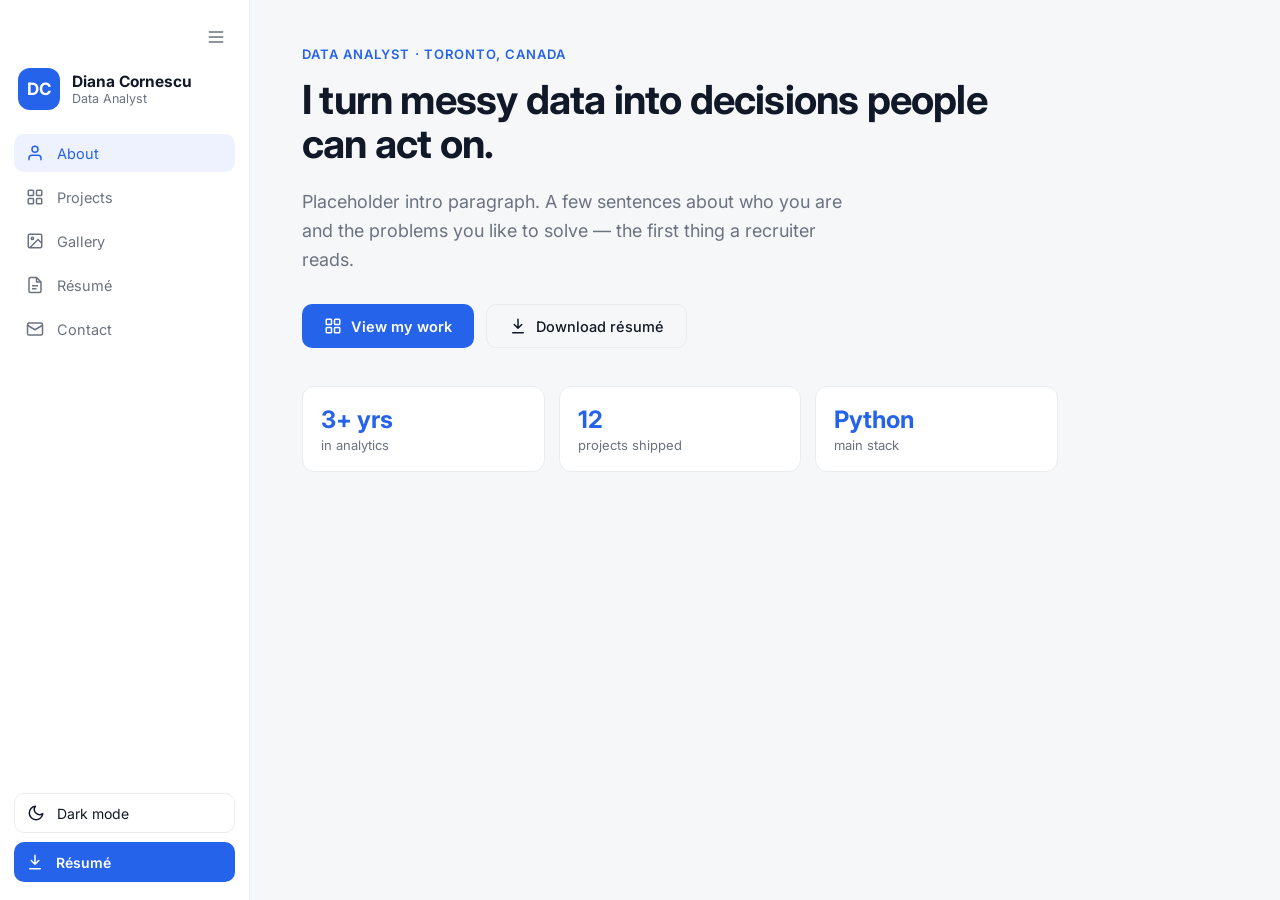
==== index.html @ 0ad41741 "expand html contents and add projects to config" ====
<!doctype html>
<html lang="en">
<head>
  <meta charset="utf-8">
  <meta name="viewport" content="width=device-width, initial-scale=1">
  <title>Diana Cornescu — About</title>
  <link rel="icon" href="assets/favicon.svg">
  <link rel="preconnect" href="https://fonts.googleapis.com">
  <link rel="preconnect" href="https://fonts.gstatic.com" crossorigin>
  <link rel="stylesheet" href="https://fonts.googleapis.com/css2?family=Inter:wght@400;500;600;700&display=swap">
  <link rel="stylesheet" href="assets/styles.css">
  <script>/* set theme before first paint to avoid a flash */(function(){try{var k=localStorage.getItem('diana-theme');var d=k?k==='dark':window.matchMedia('(prefers-color-scheme: dark)').matches;document.documentElement.setAttribute('data-theme',d?'dark':'light');}catch(e){}})();</script>
</head>
<body>

  <!-- ===================== SIDEBAR (same on every page) ===================== -->
  <aside class="sidebar">
    <div class="side-top">
      <button class="icon-btn" id="collapseToggle" aria-label="Collapse or expand sidebar">
        <svg width="20" height="20" viewBox="0 0 24 24" fill="none" stroke="currentColor" stroke-width="2" stroke-linecap="round" aria-hidden="true"><path d="M4 6h16M4 12h16M4 18h16"/></svg>
      </button>
    </div>
    <div class="identity">
      <div class="avatar" data-field="initials">DC</div>
      <div class="identity-text">
        <div class="identity-name" data-field="name">Diana Cornescu</div>
        <div class="identity-role" data-field="role">Data Analyst</div>
      </div>
    </div>
    <nav class="nav">
      <a class="nav-item active" href="index.html" aria-label="About"><svg width="18" height="18" viewBox="0 0 24 24" fill="none" stroke="currentColor" stroke-width="2" stroke-linecap="round" stroke-linejoin="round" aria-hidden="true"><path d="M20 21v-2a4 4 0 0 0-4-4H8a4 4 0 0 0-4 4v2"/><circle cx="12" cy="7" r="4"/></svg><span class="label">About</span></a>
      <a class="nav-item" href="projects.html" aria-label="Projects"><svg width="18" height="18" viewBox="0 0 24 24" fill="none" stroke="currentColor" stroke-width="2" stroke-linejoin="round" aria-hidden="true"><rect x="3" y="3" width="7" height="7" rx="1"/><rect x="14" y="3" width="7" height="7" rx="1"/><rect x="14" y="14" width="7" height="7" rx="1"/><rect x="3" y="14" width="7" height="7" rx="1"/></svg><span class="label">Projects</span></a>
      <a class="nav-item" href="gallery.html" aria-label="Gallery"><svg width="18" height="18" viewBox="0 0 24 24" fill="none" stroke="currentColor" stroke-width="2" stroke-linejoin="round" aria-hidden="true"><rect x="3" y="3" width="18" height="18" rx="2"/><circle cx="8.5" cy="8.5" r="1.5"/><path d="M21 15l-5-5L5 21"/></svg><span class="label">Gallery</span></a>
      <a class="nav-item" href="resume.html" aria-label="Résumé"><svg width="18" height="18" viewBox="0 0 24 24" fill="none" stroke="currentColor" stroke-width="2" stroke-linejoin="round" aria-hidden="true"><path d="M14 2H6a2 2 0 0 0-2 2v16a2 2 0 0 0 2 2h12a2 2 0 0 0 2-2V8z"/><path d="M14 2v6h6"/><path d="M8 13h8M8 17h6"/></svg><span class="label">Résumé</span></a>
      <a class="nav-item" href="contact.html" aria-label="Contact"><svg width="18" height="18" viewBox="0 0 24 24" fill="none" stroke="currentColor" stroke-width="2" stroke-linejoin="round" aria-hidden="true"><rect x="2" y="4" width="20" height="16" rx="2"/><path d="M22 7l-10 6L2 7"/></svg><span class="label">Contact</span></a>
    </nav>
    <div class="side-bottom">
      <button class="ghost-btn" id="themeToggle" aria-label="Toggle dark mode"></button>
      <a class="accent-btn" data-link="resume" href="assets/resume.pdf" aria-label="Download résumé"><svg width="18" height="18" viewBox="0 0 24 24" fill="none" stroke="currentColor" stroke-width="2" stroke-linecap="round" stroke-linejoin="round" aria-hidden="true"><path d="M12 3v12M7 10l5 5 5-5M5 21h14"/></svg><span class="label">Résumé</span></a>
    </div>
  </aside>

  <!-- ===================== PAGE CONTENT: About ===================== -->
  <div class="content">
    <div class="container">
      <p class="hero-eyebrow"><span data-field="role">Data Analyst</span> · <span data-field="location">Toronto, Canada</span></p>
      <h1 class="hero-title" data-field="tagline">I turn messy data into decisions people can act on.</h1>
      <p class="hero-sub" data-field="intro">Placeholder intro paragraph.</p>
      <div class="cta-row">
        <a class="btn-primary" href="projects.html"><svg width="18" height="18" viewBox="0 0 24 24" fill="none" stroke="currentColor" stroke-width="2" stroke-linejoin="round" aria-hidden="true"><rect x="3" y="3" width="7" height="7" rx="1"/><rect x="14" y="3" width="7" height="7" rx="1"/><rect x="14" y="14" width="7" height="7" rx="1"/><rect x="3" y="14" width="7" height="7" rx="1"/></svg> View my work</a>
        <a class="btn-secondary" data-link="resume" href="assets/resume.pdf"><svg width="18" height="18" viewBox="0 0 24 24" fill="none" stroke="currentColor" stroke-width="2" stroke-linecap="round" stroke-linejoin="round" aria-hidden="true"><path d="M12 3v12M7 10l5 5 5-5M5 21h14"/></svg> Download résumé</a>
      </div>
      <!-- Stat chips are filled from config.js (profile.stats) -->
      <div class="stats" data-list="stats"></div>
    </div>
  </div>

  <script src="config.js"></script>
  <script src="assets/app.js"></script>
</body>
</html>
---- assets/styles.css ----
/* =============================================================================
   styles.css — all sizing, spacing, and colors for the site.
   Organized by section. Each page uses these classes; change a value here and
   it applies wherever that class is used.

   TIP: project boxes and gallery tiles use DIFFERENT classes, so you can resize
   one without touching the other:
     • Project boxes  ->  .card        (padding, border-radius, etc.)
     • Gallery tiles  ->  .tile / .tile-img   (e.g. .tile-img height)
   ========================================================================== */

/* ---- Theme colors (light = default, dark = [data-theme="dark"]) ---------- */
:root {
  --bg: #F6F7F9;
  --panel: #FFFFFF;
  --side: #FFFFFF;
  --border: #EAECEF;
  --text: #111827;
  --muted: #6B7280;
  --chip: #F3F4F6;
  --chip-text: #4B5563;
  --accent: #2563EB;              /* <- change the accent color here */
  --accent-contrast: #FFFFFF;
  --active-bg: #EEF2FF;
  --shadow: 0 8px 24px rgba(15, 23, 42, .08);

  --side-w: 250px;                /* sidebar width when expanded */
  --side-w-collapsed: 76px;       /* sidebar width when collapsed */
}
html[data-theme="dark"] {
  --bg: #0E1116;
  --panel: #161A21;
  --side: #12161C;
  --border: #232A34;
  --text: #E6E9EF;
  --muted: #9AA4B2;
  --chip: #1E242D;
  --chip-text: #8FA0B4;
  --active-bg: #1E242D;
  --shadow: 0 8px 24px rgba(0, 0, 0, .35);
}

* { box-sizing: border-box; }
html, body { height: 100%; }
body {
  margin: 0;
  background: var(--bg);
  color: var(--text);
  font-family: Inter, system-ui, -apple-system, Segoe UI, Roboto, sans-serif;
  -webkit-font-smoothing: antialiased;
}
a { color: inherit; text-decoration: none; }
button { font: inherit; cursor: pointer; }
h1, h2, h3 { margin: 0; }

/* =========================================================================
   SIDEBAR  (frozen to the left; collapses to an icon rail)
   ========================================================================= */
.sidebar {
  position: fixed; top: 0; bottom: 0; left: 0;
  width: var(--side-w);
  background: var(--side);
  border-right: 1px solid var(--border);
  display: flex; flex-direction: column;
  padding: 18px 14px;
  z-index: 20; overflow: hidden;
  transition: width .18s ease;
}
body.collapsed { --side-w: var(--side-w-collapsed); }

.side-top { display: flex; align-items: center; justify-content: flex-end; height: 38px; }
body.collapsed .side-top { justify-content: center; }

.icon-btn {
  display: flex; align-items: center; justify-content: center;
  width: 38px; height: 38px;
  background: transparent; border: none; color: var(--muted); border-radius: 9px;
}
.icon-btn:hover { background: var(--active-bg); }

.identity { display: flex; align-items: center; gap: 12px; margin: 12px 4px 24px; }
body.collapsed .identity { justify-content: center; }
.avatar {
  width: 42px; height: 42px; flex: none; border-radius: 12px;
  background: var(--accent); color: var(--accent-contrast);
  display: flex; align-items: center; justify-content: center;
  font-size: 17px; font-weight: 700;
}
.identity-text { min-width: 0; }
.identity-name { font-size: 15.5px; font-weight: 700; white-space: nowrap; }
.identity-role { font-size: 12.5px; color: var(--muted); white-space: nowrap; overflow: hidden; text-overflow: ellipsis; }
body.collapsed .identity-text { display: none; }

.nav { display: flex; flex-direction: column; gap: 6px; }
.nav-item {
  display: flex; align-items: center; gap: 13px; width: 100%;
  border: none; background: transparent; color: var(--muted);
  padding: 10px 12px; border-radius: 10px; font-size: 14.5px;
}
.nav-item:hover { background: var(--active-bg); }
.nav-item.active { background: var(--active-bg); color: var(--accent); }   /* current page */
.nav-item svg { flex: none; }
body.collapsed .nav-item { justify-content: center; }
body.collapsed .nav-item .label { display: none; }

.side-bottom { margin-top: auto; display: flex; flex-direction: column; gap: 9px; }
.ghost-btn {
  display: flex; align-items: center; gap: 12px; width: 100%;
  border: 1px solid var(--border); background: transparent; color: var(--text);
  padding: 10px 12px; border-radius: 10px; font-size: 14px;
}
.ghost-btn:hover { background: var(--active-bg); }
.accent-btn {
  display: flex; align-items: center; gap: 12px; width: 100%;
  background: var(--accent); color: var(--accent-contrast);
  padding: 11px 12px; border-radius: 10px; font-size: 14px; font-weight: 600; border: none;
}
.accent-btn:hover { filter: brightness(1.05); }
body.collapsed .side-bottom .label { display: none; }
body.collapsed .ghost-btn, body.collapsed .accent-btn { justify-content: center; }

/* =========================================================================
   CONTENT AREA
   ========================================================================= */
.content { margin-left: var(--side-w); transition: margin-left .18s ease; min-height: 100%; }
.container { max-width: 860px; padding: 46px 52px 90px; }

.section-title { font-size: 22px; font-weight: 700; margin-bottom: 20px; }
.subhead { font-size: 13px; letter-spacing: .06em; text-transform: uppercase; color: var(--muted); margin: 40px 0 16px; }
.muted-sub { font-size: 14px; color: var(--muted); margin: 0 0 22px; }

/* ---- About / hero ------------------------------------------------------- */
.hero-eyebrow { font-size: 13px; letter-spacing: .08em; text-transform: uppercase; color: var(--accent); font-weight: 600; margin: 0 0 16px; }
.hero-title { font-size: 40px; line-height: 1.1; font-weight: 700; letter-spacing: -.02em; }
.hero-sub { margin: 22px 0 0; font-size: 18px; line-height: 1.6; color: var(--muted); max-width: 560px; }
.cta-row { display: flex; gap: 12px; margin-top: 30px; flex-wrap: wrap; }
.btn-primary {
  display: inline-flex; align-items: center; gap: 9px;
  background: var(--accent); color: var(--accent-contrast);
  padding: 12px 22px; border-radius: 10px; font-size: 14.5px; font-weight: 600;
}
.btn-secondary {
  display: inline-flex; align-items: center; gap: 9px;
  border: 1px solid var(--border); color: var(--text);
  padding: 12px 22px; border-radius: 10px; font-size: 14.5px; font-weight: 500;
}
.btn-primary:hover { filter: brightness(1.05); }
.btn-secondary:hover { background: var(--active-bg); }

.stats { display: grid; grid-template-columns: repeat(3, minmax(0, 1fr)); gap: 14px; margin-top: 38px; }
.stat { background: var(--panel); border: 1px solid var(--border); border-radius: 12px; padding: 18px; }
.stat-value { font-size: 24px; font-weight: 700; color: var(--accent); }
.stat-label { font-size: 13px; color: var(--muted); margin-top: 3px; }

/* ---- PROJECT cards  (resize these without affecting the gallery) -------- */
.cards { display: flex; flex-direction: column; gap: 14px; }
.card {
  display: block; background: var(--panel); border: 1px solid var(--border);
  border-radius: 14px; padding: 22px;             /* <- project box size */
  transition: box-shadow .15s, transform .15s;
}
.card:hover { transform: translateY(-2px); box-shadow: var(--shadow); }
.card-head { display: flex; justify-content: space-between; gap: 16px; align-items: flex-start; }
.card-title { font-size: 17px; font-weight: 600; margin-bottom: 7px; }
.card-type { font-size: 12.5px; color: var(--muted); }
.card-arrow { color: var(--accent); }
.card-desc { margin: 12px 0 0; font-size: 14px; line-height: 1.55; color: var(--muted); }
.tags { display: flex; gap: 7px; margin-top: 13px; flex-wrap: wrap; }
.tag { font-size: 12px; color: var(--chip-text); background: var(--chip); padding: 4px 10px; border-radius: 6px; }

/* ---- GALLERY tiles  (resize these without affecting the project cards) -- */
.gallery { display: grid; grid-template-columns: repeat(3, minmax(0, 1fr)); gap: 16px; }
.tile {
  border: 1px solid var(--border); border-radius: 12px; overflow: hidden;
  background: var(--panel); margin: 0; transition: transform .15s, box-shadow .15s;
}
.tile:hover { transform: translateY(-2px); box-shadow: var(--shadow); }
.tile-img { height: 150px; width: 100%; object-fit: cover; display: block; background: var(--chip); } /* <- gallery thumb height */
.tile-meta { padding: 11px 13px; }
.tile-title { font-size: 13.5px; font-weight: 600; }
.tile-sub { font-size: 12px; color: var(--muted); margin-top: 2px; }

/* ---- RÉSUMÉ (experience / education / skills) --------------------------- */
.timeline { display: flex; flex-direction: column; gap: 22px; }
.exp-head { display: flex; justify-content: space-between; gap: 16px; align-items: baseline; }
.exp-role { font-size: 16px; font-weight: 700; }
.exp-when { font-size: 13.5px; color: var(--muted); white-space: nowrap; }
.exp-org { font-size: 14.5px; color: var(--accent); margin-top: 2px; }
.exp-note { margin: 6px 0 0; font-size: 14px; color: var(--muted); }
.bullets { margin: 10px 0 0; padding-left: 20px; }
.bullets li { font-size: 14.5px; line-height: 1.6; color: var(--muted); margin-bottom: 4px; }
.skill-chips { display: flex; gap: 8px; flex-wrap: wrap; }
.skill { font-size: 13px; background: var(--chip); color: var(--chip-text); padding: 6px 12px; border-radius: 7px; }

/* ---- CONTACT ------------------------------------------------------------ */
.contact-card { background: var(--panel); border: 1px solid var(--border); border-radius: 14px; padding: 28px; max-width: 560px; }
.contact-grid { display: flex; gap: 40px; flex-wrap: wrap; font-size: 14.5px; margin-bottom: 22px; }
.contact-label { color: var(--muted); font-size: 12.5px; margin-bottom: 4px; }
.contact-links { display: flex; gap: 18px; margin-top: 18px; }
.contact-links a { color: var(--accent); font-weight: 500; }

/* ---- Responsive: icon rail on small screens ----------------------------- */
@media (max-width: 760px) {
  body { --side-w: var(--side-w-collapsed); }
  .identity-text, .nav-item .label, .side-bottom .label { display: none; }
  .nav-item, .ghost-btn, .accent-btn, .identity, .side-top { justify-content: center; }
  .container { padding: 32px 22px 70px; }
  .stats, .gallery { grid-template-columns: repeat(2, minmax(0, 1fr)); }
  .hero-title { font-size: 32px; }
}
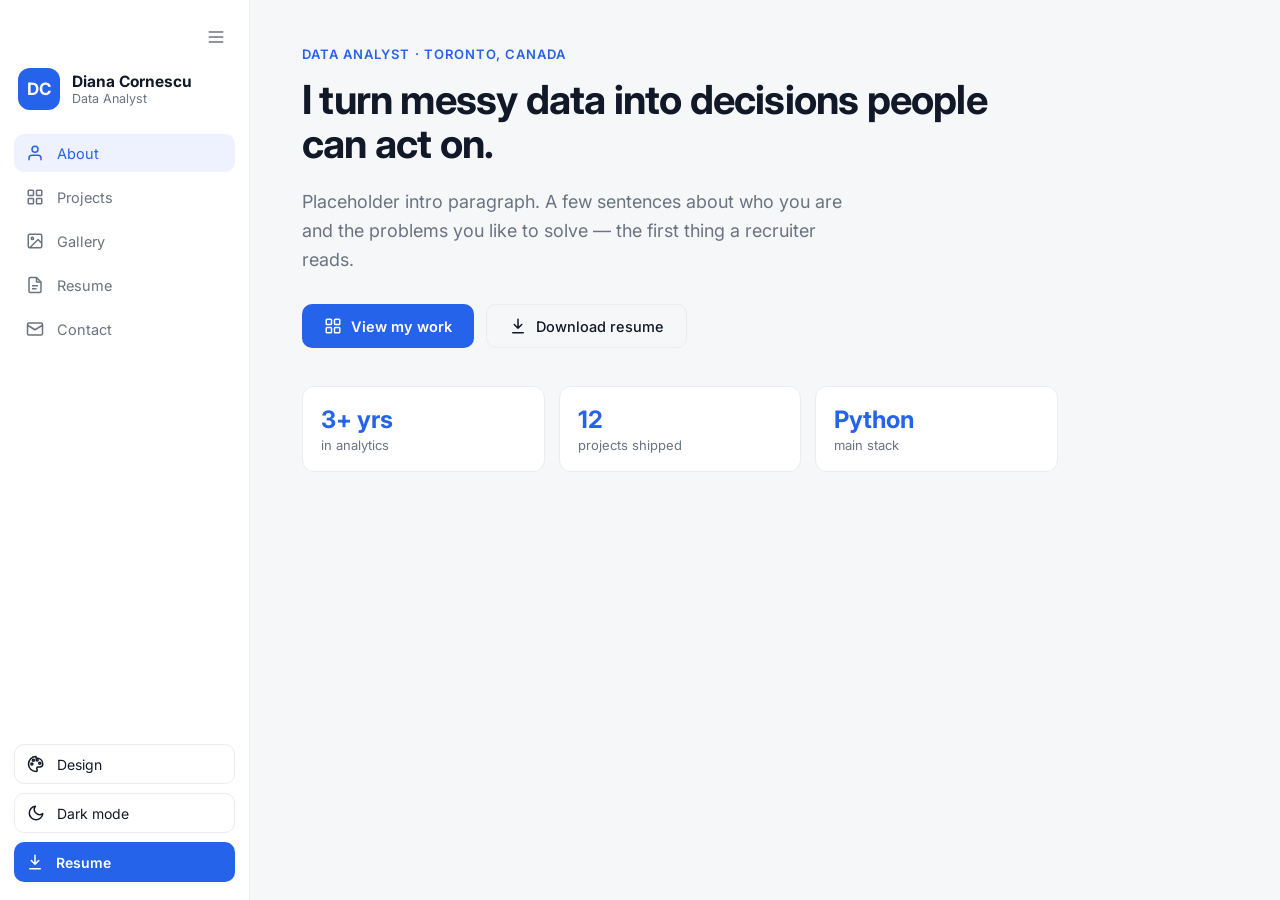
==== commit 3a40c32b: "add design section for dynamic editing and testing" ====
--- a/index.html
+++ b/index.html
@@ -8,6 +8,7 @@
   <link rel="preconnect" href="https://fonts.googleapis.com">
   <link rel="preconnect" href="https://fonts.gstatic.com" crossorigin>
   <link rel="stylesheet" href="https://fonts.googleapis.com/css2?family=Inter:wght@400;500;600;700&display=swap">
+  <link rel="stylesheet" href="assets/theme.css">
   <link rel="stylesheet" href="assets/styles.css">
   <script>/* set theme before first paint to avoid a flash */(function(){try{var k=localStorage.getItem('diana-theme');var d=k?k==='dark':window.matchMedia('(prefers-color-scheme: dark)').matches;document.documentElement.setAttribute('data-theme',d?'dark':'light');}catch(e){}})();</script>
 </head>
@@ -31,12 +32,13 @@
       <a class="nav-item active" href="index.html" aria-label="About"><svg width="18" height="18" viewBox="0 0 24 24" fill="none" stroke="currentColor" stroke-width="2" stroke-linecap="round" stroke-linejoin="round" aria-hidden="true"><path d="M20 21v-2a4 4 0 0 0-4-4H8a4 4 0 0 0-4 4v2"/><circle cx="12" cy="7" r="4"/></svg><span class="label">About</span></a>
       <a class="nav-item" href="projects.html" aria-label="Projects"><svg width="18" height="18" viewBox="0 0 24 24" fill="none" stroke="currentColor" stroke-width="2" stroke-linejoin="round" aria-hidden="true"><rect x="3" y="3" width="7" height="7" rx="1"/><rect x="14" y="3" width="7" height="7" rx="1"/><rect x="14" y="14" width="7" height="7" rx="1"/><rect x="3" y="14" width="7" height="7" rx="1"/></svg><span class="label">Projects</span></a>
       <a class="nav-item" href="gallery.html" aria-label="Gallery"><svg width="18" height="18" viewBox="0 0 24 24" fill="none" stroke="currentColor" stroke-width="2" stroke-linejoin="round" aria-hidden="true"><rect x="3" y="3" width="18" height="18" rx="2"/><circle cx="8.5" cy="8.5" r="1.5"/><path d="M21 15l-5-5L5 21"/></svg><span class="label">Gallery</span></a>
-      <a class="nav-item" href="resume.html" aria-label="Résumé"><svg width="18" height="18" viewBox="0 0 24 24" fill="none" stroke="currentColor" stroke-width="2" stroke-linejoin="round" aria-hidden="true"><path d="M14 2H6a2 2 0 0 0-2 2v16a2 2 0 0 0 2 2h12a2 2 0 0 0 2-2V8z"/><path d="M14 2v6h6"/><path d="M8 13h8M8 17h6"/></svg><span class="label">Résumé</span></a>
+      <a class="nav-item" href="resume.html" aria-label="Resume"><svg width="18" height="18" viewBox="0 0 24 24" fill="none" stroke="currentColor" stroke-width="2" stroke-linejoin="round" aria-hidden="true"><path d="M14 2H6a2 2 0 0 0-2 2v16a2 2 0 0 0 2 2h12a2 2 0 0 0 2-2V8z"/><path d="M14 2v6h6"/><path d="M8 13h8M8 17h6"/></svg><span class="label">Resume</span></a>
       <a class="nav-item" href="contact.html" aria-label="Contact"><svg width="18" height="18" viewBox="0 0 24 24" fill="none" stroke="currentColor" stroke-width="2" stroke-linejoin="round" aria-hidden="true"><rect x="2" y="4" width="20" height="16" rx="2"/><path d="M22 7l-10 6L2 7"/></svg><span class="label">Contact</span></a>
     </nav>
     <div class="side-bottom">
+      <a class="ghost-btn" href="design.html" aria-label="Design"><svg width="18" height="18" viewBox="0 0 24 24" fill="none" stroke="currentColor" stroke-width="2" stroke-linecap="round" stroke-linejoin="round" aria-hidden="true"><circle cx="13.5" cy="6.5" r="1.4"/><circle cx="17" cy="11" r="1.4"/><circle cx="8.5" cy="7" r="1.4"/><circle cx="6.5" cy="12" r="1.4"/><path d="M12 2a10 10 0 1 0 0 20 1.7 1.7 0 0 0 1.4-2.7A2 2 0 0 1 15 16h2c2 0 4-1 4-4 0-5-4-8-9-8z"/></svg><span class="label">Design</span></a>
       <button class="ghost-btn" id="themeToggle" aria-label="Toggle dark mode"></button>
-      <a class="accent-btn" data-link="resume" href="assets/resume.pdf" aria-label="Download résumé"><svg width="18" height="18" viewBox="0 0 24 24" fill="none" stroke="currentColor" stroke-width="2" stroke-linecap="round" stroke-linejoin="round" aria-hidden="true"><path d="M12 3v12M7 10l5 5 5-5M5 21h14"/></svg><span class="label">Résumé</span></a>
+      <a class="accent-btn" data-link="resume" href="assets/resume.pdf" aria-label="Download resume"><svg width="18" height="18" viewBox="0 0 24 24" fill="none" stroke="currentColor" stroke-width="2" stroke-linecap="round" stroke-linejoin="round" aria-hidden="true"><path d="M12 3v12M7 10l5 5 5-5M5 21h14"/></svg><span class="label">Resume</span></a>
     </div>
   </aside>
 
@@ -48,7 +50,7 @@
       <p class="hero-sub" data-field="intro">Placeholder intro paragraph.</p>
       <div class="cta-row">
         <a class="btn-primary" href="projects.html"><svg width="18" height="18" viewBox="0 0 24 24" fill="none" stroke="currentColor" stroke-width="2" stroke-linejoin="round" aria-hidden="true"><rect x="3" y="3" width="7" height="7" rx="1"/><rect x="14" y="3" width="7" height="7" rx="1"/><rect x="14" y="14" width="7" height="7" rx="1"/><rect x="3" y="14" width="7" height="7" rx="1"/></svg> View my work</a>
-        <a class="btn-secondary" data-link="resume" href="assets/resume.pdf"><svg width="18" height="18" viewBox="0 0 24 24" fill="none" stroke="currentColor" stroke-width="2" stroke-linecap="round" stroke-linejoin="round" aria-hidden="true"><path d="M12 3v12M7 10l5 5 5-5M5 21h14"/></svg> Download résumé</a>
+        <a class="btn-secondary" data-link="resume" href="assets/resume.pdf"><svg width="18" height="18" viewBox="0 0 24 24" fill="none" stroke="currentColor" stroke-width="2" stroke-linecap="round" stroke-linejoin="round" aria-hidden="true"><path d="M12 3v12M7 10l5 5 5-5M5 21h14"/></svg> Download resume</a>
       </div>
       <!-- Stat chips are filled from config.js (profile.stats) -->
       <div class="stats" data-list="stats"></div>
--- a/assets/theme.css
+++ b/assets/theme.css
@@ -0,0 +1,18 @@
+/* Indigo (default) palette.
+   The ACTIVE palette is whichever file is named theme.css.
+   To switch: delete the current theme.css, then rename the palette you want
+   (e.g. theme.indigo (default).css) to theme.css. The neutrals are shared across
+   palettes; each palette's signature is its --accent color. */
+:root {
+  --bg: #F6F7F9; --panel: #FFFFFF; --side: #FFFFFF;
+  --border: #EAECEF; --text: #111827; --muted: #6B7280;
+  --chip: #F3F4F6; --chip-text: #4B5563;
+  --accent: #2563EB; --accent-contrast: #FFFFFF; --active-bg: #EEF2FF;
+  --shadow: 0 8px 24px rgba(15, 23, 42, .08);
+}
+html[data-theme="dark"] {
+  --bg: #0E1116; --panel: #161A21; --side: #12161C;
+  --border: #232A34; --text: #E6E9EF; --muted: #9AA4B2;
+  --chip: #1E242D; --chip-text: #8FA0B4; --active-bg: #1E273A;
+  --shadow: 0 8px 24px rgba(0, 0, 0, .35);
+}
--- a/assets/styles.css
+++ b/assets/styles.css
@@ -9,35 +9,13 @@
      • Gallery tiles  ->  .tile / .tile-img   (e.g. .tile-img height)
    ========================================================================== */
 
-/* ---- Theme colors (light = default, dark = [data-theme="dark"]) ---------- */
+/* ---- Colors live in a swappable palette file: assets/theme.css ----------
+   To change the whole color scheme, pick a different palette (there are
+   several ready-made ones in assets/ named theme.<name>.css). See EDITING.md.
+   Only layout variables live here. ---------------------------------------- */
 :root {
-  --bg: #F6F7F9;
-  --panel: #FFFFFF;
-  --side: #FFFFFF;
-  --border: #EAECEF;
-  --text: #111827;
-  --muted: #6B7280;
-  --chip: #F3F4F6;
-  --chip-text: #4B5563;
-  --accent: #2563EB;              /* <- change the accent color here */
-  --accent-contrast: #FFFFFF;
-  --active-bg: #EEF2FF;
-  --shadow: 0 8px 24px rgba(15, 23, 42, .08);
-
   --side-w: 250px;                /* sidebar width when expanded */
   --side-w-collapsed: 76px;       /* sidebar width when collapsed */
-}
-html[data-theme="dark"] {
-  --bg: #0E1116;
-  --panel: #161A21;
-  --side: #12161C;
-  --border: #232A34;
-  --text: #E6E9EF;
-  --muted: #9AA4B2;
-  --chip: #1E242D;
-  --chip-text: #8FA0B4;
-  --active-bg: #1E242D;
-  --shadow: 0 8px 24px rgba(0, 0, 0, .35);
 }
 
 * { box-sizing: border-box; }
@@ -46,7 +24,7 @@
   margin: 0;
   background: var(--bg);
   color: var(--text);
-  font-family: Inter, system-ui, -apple-system, Segoe UI, Roboto, sans-serif;
+  font-family: var(--font, Inter, system-ui, -apple-system, Segoe UI, Roboto, sans-serif);
   -webkit-font-smoothing: antialiased;
 }
 a { color: inherit; text-decoration: none; }
@@ -180,7 +158,7 @@
 .tile-title { font-size: 13.5px; font-weight: 600; }
 .tile-sub { font-size: 12px; color: var(--muted); margin-top: 2px; }
 
-/* ---- RÉSUMÉ (experience / education / skills) --------------------------- */
+/* ---- RESUME (experience / education / skills) --------------------------- */
 .timeline { display: flex; flex-direction: column; gap: 22px; }
 .exp-head { display: flex; justify-content: space-between; gap: 16px; align-items: baseline; }
 .exp-role { font-size: 16px; font-weight: 700; }
@@ -208,3 +186,62 @@
   .stats, .gallery { grid-template-columns: repeat(2, minmax(0, 1fr)); }
   .hero-title { font-size: 32px; }
 }
+
+/* =========================================================================
+   LIVE COLOR PICKER  (floating button + slide-out panel)
+   ========================================================================= */
+.tp-fab {
+  position: fixed; right: 20px; bottom: 20px; z-index: 50;
+  width: 46px; height: 46px; border-radius: 50%; border: none;
+  background: var(--accent); color: var(--accent-contrast);
+  box-shadow: var(--shadow);
+  display: flex; align-items: center; justify-content: center;
+}
+.tp-fab:hover { filter: brightness(1.06); }
+
+.tp-backdrop {
+  position: fixed; inset: 0; z-index: 50; background: rgba(0, 0, 0, .28);
+  opacity: 0; pointer-events: none; transition: opacity .2s;
+}
+.tp-backdrop.open { opacity: 1; pointer-events: auto; }
+
+.tp-panel {
+  position: fixed; top: 0; right: 0; bottom: 0; z-index: 51;
+  width: 300px; max-width: 86vw; box-sizing: border-box; padding: 22px;
+  background: var(--panel); border-left: 1px solid var(--border);
+  box-shadow: -10px 0 30px rgba(0, 0, 0, .14);
+  transform: translateX(100%); transition: transform .22s ease;
+  overflow-y: auto;
+}
+.tp-panel.open { transform: translateX(0); }
+.tp-head { display: flex; align-items: center; justify-content: space-between; margin-bottom: 6px; }
+.tp-title { font-size: 16px; font-weight: 700; }
+.tp-close { background: transparent; border: none; color: var(--muted); font-size: 22px; line-height: 1; padding: 0 4px; }
+.tp-plabel { font-size: 12px; letter-spacing: .06em; text-transform: uppercase; color: var(--muted); margin: 20px 0 10px; }
+.tp-swatches { display: flex; gap: 10px; flex-wrap: wrap; }
+.tp-swatch { width: 34px; height: 34px; border-radius: 50%; border: 2px solid var(--border); padding: 0; cursor: pointer; }
+.tp-swatch.sel { outline: 2px solid var(--text); outline-offset: 2px; }
+.tp-row { display: flex; align-items: center; gap: 12px; }
+.tp-color { width: 46px; height: 34px; border: 1px solid var(--border); border-radius: 8px; background: none; padding: 2px; cursor: pointer; }
+.tp-hex { font-size: 13px; color: var(--muted); font-family: ui-monospace, "SF Mono", Menlo, monospace; }
+.tp-reset { margin-top: 24px; width: 100%; border: 1px solid var(--border); background: transparent; color: var(--text); padding: 9px; border-radius: 9px; font-size: 13.5px; cursor: pointer; }
+.tp-reset:hover { background: var(--active-bg); }
+.tp-note { font-size: 12px; color: var(--muted); margin: 0 0 6px; }
+.tp-modes { display: flex; gap: 8px; }
+.tp-mode { flex: 1; border: 1px solid var(--border); background: transparent; color: var(--text); padding: 7px; border-radius: 8px; font-size: 13px; cursor: pointer; }
+.tp-mode.on { background: var(--active-bg); color: var(--accent); border-color: var(--accent); }
+.tp-select { width: 100%; padding: 8px; border: 1px solid var(--border); border-radius: 8px; background: var(--panel); color: var(--text); font-size: 13.5px; }
+.tp-field { display: flex; align-items: center; justify-content: space-between; gap: 10px; margin-bottom: 8px; }
+.tp-field label { font-size: 13px; color: var(--text); }
+.tp-field-right { display: flex; align-items: center; gap: 8px; }
+
+/* Design page container + publish box */
+.ghost-btn.on { background: var(--active-bg); color: var(--accent); border-color: var(--accent); }
+#designRoot { max-width: 460px; }
+.tp-out { width: 100%; box-sizing: border-box; margin-top: 4px; min-height: 220px; resize: vertical;
+  font-family: ui-monospace, "SF Mono", Menlo, monospace; font-size: 12px; line-height: 1.5;
+  border: 1px solid var(--border); border-radius: 10px; padding: 12px; background: var(--chip); color: var(--text); }
+.tp-copy { margin-top: 10px; border: none; background: var(--accent); color: var(--accent-contrast);
+  padding: 9px 18px; border-radius: 9px; font-size: 13.5px; cursor: pointer; }
+.tp-copy:hover { filter: brightness(1.05); }
+.tp-copied { font-size: 13px; color: var(--accent); margin-left: 10px; }
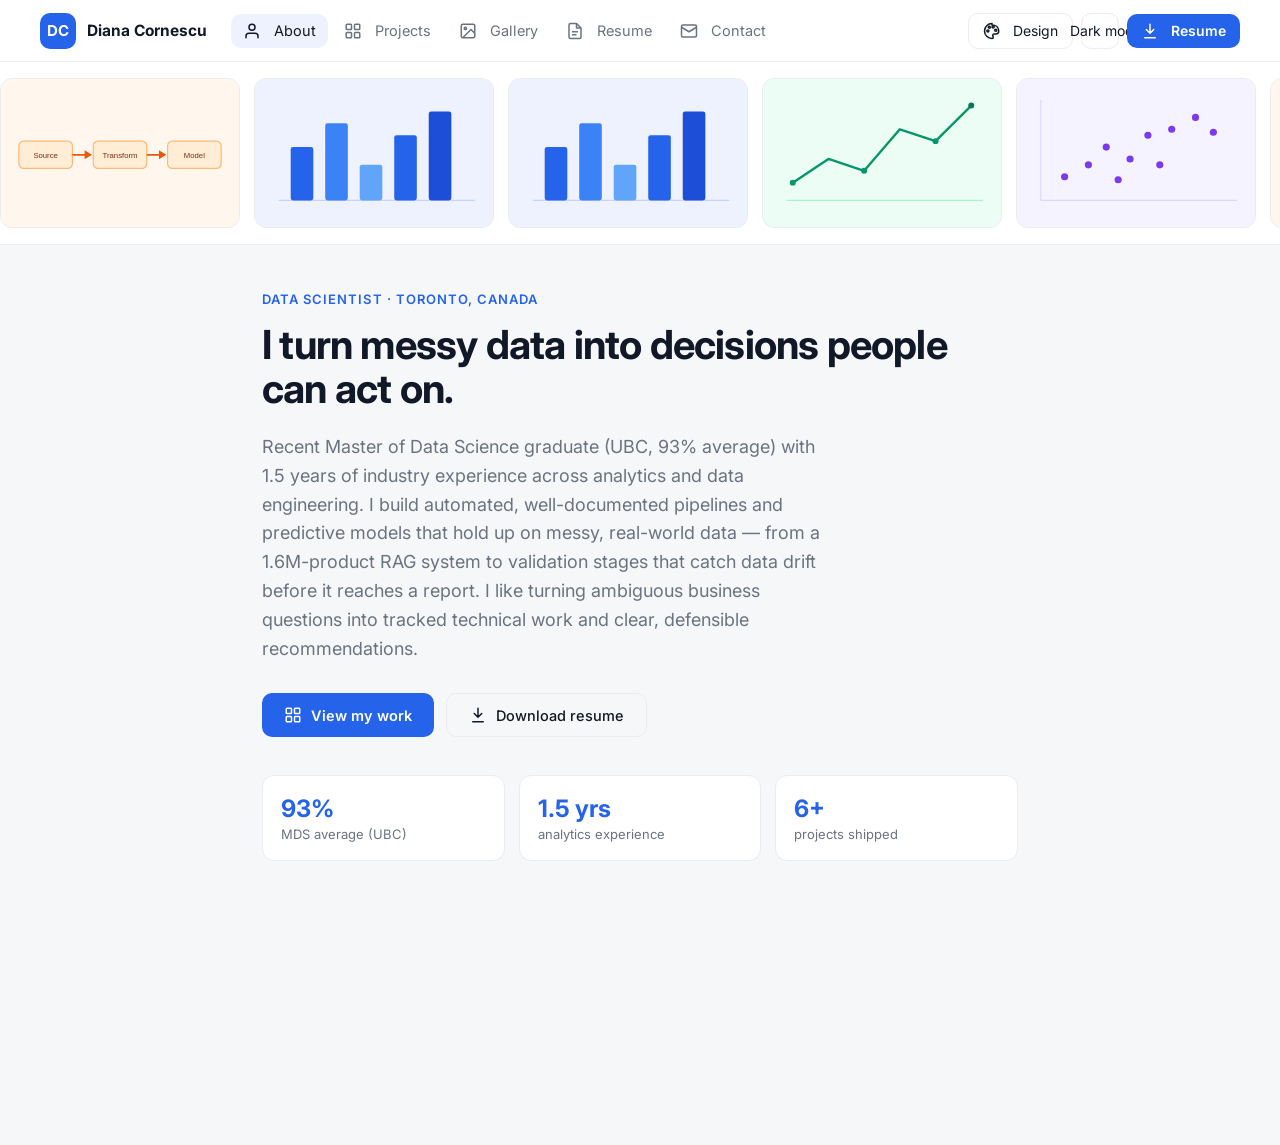
==== commit 57e75343: "change side bar to nav bar + gallery slideshow" ====
--- a/index.html
+++ b/index.html
@@ -14,33 +14,32 @@
 </head>
 <body>
 
-  <!-- ===================== SIDEBAR (same on every page) ===================== -->
-  <aside class="sidebar">
-    <div class="side-top">
-      <button class="icon-btn" id="collapseToggle" aria-label="Collapse or expand sidebar">
-        <svg width="20" height="20" viewBox="0 0 24 24" fill="none" stroke="currentColor" stroke-width="2" stroke-linecap="round" aria-hidden="true"><path d="M4 6h16M4 12h16M4 18h16"/></svg>
-      </button>
-    </div>
-    <div class="identity">
-      <div class="avatar" data-field="initials">DC</div>
-      <div class="identity-text">
-        <div class="identity-name" data-field="name">Diana Cornescu</div>
-        <div class="identity-role" data-field="role">Data Analyst</div>
-      </div>
-    </div>
-    <nav class="nav">
+  <!-- ===================== TOP NAV BAR (same on every page) ===================== -->
+  <header class="topbar">
+    <a class="brand" href="index.html" aria-label="Home">
+      <span class="avatar" data-field="initials">DC</span>
+      <span class="brand-name" data-field="name">Diana Cornescu</span>
+    </a>
+    <nav class="topnav">
       <a class="nav-item active" href="index.html" aria-label="About"><svg width="18" height="18" viewBox="0 0 24 24" fill="none" stroke="currentColor" stroke-width="2" stroke-linecap="round" stroke-linejoin="round" aria-hidden="true"><path d="M20 21v-2a4 4 0 0 0-4-4H8a4 4 0 0 0-4 4v2"/><circle cx="12" cy="7" r="4"/></svg><span class="label">About</span></a>
       <a class="nav-item" href="projects.html" aria-label="Projects"><svg width="18" height="18" viewBox="0 0 24 24" fill="none" stroke="currentColor" stroke-width="2" stroke-linejoin="round" aria-hidden="true"><rect x="3" y="3" width="7" height="7" rx="1"/><rect x="14" y="3" width="7" height="7" rx="1"/><rect x="14" y="14" width="7" height="7" rx="1"/><rect x="3" y="14" width="7" height="7" rx="1"/></svg><span class="label">Projects</span></a>
       <a class="nav-item" href="gallery.html" aria-label="Gallery"><svg width="18" height="18" viewBox="0 0 24 24" fill="none" stroke="currentColor" stroke-width="2" stroke-linejoin="round" aria-hidden="true"><rect x="3" y="3" width="18" height="18" rx="2"/><circle cx="8.5" cy="8.5" r="1.5"/><path d="M21 15l-5-5L5 21"/></svg><span class="label">Gallery</span></a>
       <a class="nav-item" href="resume.html" aria-label="Resume"><svg width="18" height="18" viewBox="0 0 24 24" fill="none" stroke="currentColor" stroke-width="2" stroke-linejoin="round" aria-hidden="true"><path d="M14 2H6a2 2 0 0 0-2 2v16a2 2 0 0 0 2 2h12a2 2 0 0 0 2-2V8z"/><path d="M14 2v6h6"/><path d="M8 13h8M8 17h6"/></svg><span class="label">Resume</span></a>
       <a class="nav-item" href="contact.html" aria-label="Contact"><svg width="18" height="18" viewBox="0 0 24 24" fill="none" stroke="currentColor" stroke-width="2" stroke-linejoin="round" aria-hidden="true"><rect x="2" y="4" width="20" height="16" rx="2"/><path d="M22 7l-10 6L2 7"/></svg><span class="label">Contact</span></a>
     </nav>
-    <div class="side-bottom">
+    <div class="top-actions">
       <a class="ghost-btn" href="design.html" aria-label="Design"><svg width="18" height="18" viewBox="0 0 24 24" fill="none" stroke="currentColor" stroke-width="2" stroke-linecap="round" stroke-linejoin="round" aria-hidden="true"><circle cx="13.5" cy="6.5" r="1.4"/><circle cx="17" cy="11" r="1.4"/><circle cx="8.5" cy="7" r="1.4"/><circle cx="6.5" cy="12" r="1.4"/><path d="M12 2a10 10 0 1 0 0 20 1.7 1.7 0 0 0 1.4-2.7A2 2 0 0 1 15 16h2c2 0 4-1 4-4 0-5-4-8-9-8z"/></svg><span class="label">Design</span></a>
       <button class="ghost-btn" id="themeToggle" aria-label="Toggle dark mode"></button>
       <a class="accent-btn" data-link="resume" href="assets/resume.pdf" aria-label="Download resume"><svg width="18" height="18" viewBox="0 0 24 24" fill="none" stroke="currentColor" stroke-width="2" stroke-linecap="round" stroke-linejoin="round" aria-hidden="true"><path d="M12 3v12M7 10l5 5 5-5M5 21h14"/></svg><span class="label">Resume</span></a>
     </div>
-  </aside>
+  </header>
+
+  <!-- ===================== SCROLLING IMAGE BAND (front page only) =====================
+       Auto-scrolls through every project image; each links to its project page.
+       Filled by app.js from config.js. Styling: .strip in styles.css. -->
+  <section class="strip" aria-label="Project image gallery">
+    <div class="strip-track" data-strip="gallery"></div>
+  </section>
 
   <!-- ===================== PAGE CONTENT: About ===================== -->
   <div class="content">
--- a/assets/styles.css
+++ b/assets/styles.css
@@ -32,7 +32,27 @@
 h1, h2, h3 { margin: 0; }
 
 /* =========================================================================
-   SIDEBAR  (frozen to the left; collapses to an icon rail)
+   TOP NAV BAR  (sticky across the top of every page)
+   ========================================================================= */
+.topbar {
+  position: sticky; top: 0; z-index: 40;
+  display: flex; align-items: center; gap: 18px;
+  height: 62px; padding: 0 clamp(16px, 4vw, 40px);
+  background: var(--side); border-bottom: 1px solid var(--border);
+}
+.brand { display: flex; align-items: center; gap: 11px; flex: none; }
+.brand .avatar { width: 36px; height: 36px; border-radius: 10px; font-size: 15px; }
+.brand-name { font-size: 15.5px; font-weight: 700; white-space: nowrap; }
+.topnav { display: flex; align-items: center; gap: 4px; margin-left: 6px; flex: 1 1 auto; overflow-x: auto; }
+.topnav::-webkit-scrollbar { height: 0; }
+.topnav .nav-item { width: auto; white-space: nowrap; padding: 8px 12px; }
+.top-actions { display: flex; align-items: center; gap: 8px; margin-left: auto; flex: none; }
+.top-actions .ghost-btn, .top-actions .accent-btn { width: auto; padding: 8px 14px; white-space: nowrap; }
+.top-actions #themeToggle { width: 38px; padding: 8px; justify-content: center; }
+.ghost-btn.on { background: var(--active-bg); border-color: var(--accent); color: var(--text); }
+
+/* =========================================================================
+   SIDEBAR  (legacy — kept so nothing breaks; no .sidebar element is used now)
    ========================================================================= */
 .sidebar {
   position: fixed; top: 0; bottom: 0; left: 0;
@@ -76,7 +96,7 @@
   padding: 10px 12px; border-radius: 10px; font-size: 14.5px;
 }
 .nav-item:hover { background: var(--active-bg); }
-.nav-item.active { background: var(--active-bg); color: var(--accent); }   /* current page */
+.nav-item.active { background: var(--active-bg); color: var(--text); }   /* current page: highlighted, not accent-colored (keeps it readable) */
 .nav-item svg { flex: none; }
 body.collapsed .nav-item { justify-content: center; }
 body.collapsed .nav-item .label { display: none; }
@@ -100,8 +120,12 @@
 /* =========================================================================
    CONTENT AREA
    ========================================================================= */
-.content { margin-left: var(--side-w); transition: margin-left .18s ease; min-height: 100%; }
-.container { max-width: 860px; padding: 46px 52px 90px; }
+.content { margin-left: 0; min-height: 100%; }
+.container { max-width: 860px; margin: 0 auto; padding: 46px 52px 90px; }
+/* Roomier pages (resume, projects, contact): fluid width that fills the screen
+   up to a cap sized for a ~16" laptop, so lines don't run too long on big
+   monitors. Bump the 1400px if you want it wider. */
+.container--wide { max-width: 1400px; }
 
 .section-title { font-size: 22px; font-weight: 700; margin-bottom: 20px; }
 .subhead { font-size: 13px; letter-spacing: .06em; text-transform: uppercase; color: var(--muted); margin: 40px 0 16px; }
@@ -130,6 +154,24 @@
 .stat-value { font-size: 24px; font-weight: 700; color: var(--accent); }
 .stat-label { font-size: 13px; color: var(--muted); margin-top: 3px; }
 
+/* ---- Auto-scrolling image band (front page, above the hero) -------------
+   Full-width marquee built from every project image. The set is doubled in
+   the markup, so sliding the track by exactly half its width (-50%) loops
+   seamlessly. Hover to pause; motion is disabled for reduced-motion users. */
+.strip { overflow: hidden; background: var(--panel); border-bottom: 1px solid var(--border); padding: 16px 0; }
+.strip-track { display: flex; width: max-content; animation: strip-scroll 60s linear infinite; }
+.strip:hover .strip-track { animation-play-state: paused; }
+.strip-item {
+  flex: none; width: 240px; height: 150px; margin-right: 14px;
+  border: 1px solid var(--border); border-radius: 12px; overflow: hidden; background: var(--chip);
+}
+.strip-item img { width: 100%; height: 100%; object-fit: cover; display: block; transition: transform .3s ease; }
+.strip-item:hover img { transform: scale(1.04); }
+@keyframes strip-scroll { from { transform: translateX(0); } to { transform: translateX(-50%); } }
+@media (prefers-reduced-motion: reduce) {
+  .strip-track { animation: none; overflow-x: auto; width: 100%; }
+}
+
 /* ---- PROJECT cards  (resize these without affecting the gallery) -------- */
 .cards { display: flex; flex-direction: column; gap: 14px; }
 .card {
@@ -149,10 +191,11 @@
 /* ---- GALLERY tiles  (resize these without affecting the project cards) -- */
 .gallery { display: grid; grid-template-columns: repeat(3, minmax(0, 1fr)); gap: 16px; }
 .tile {
-  border: 1px solid var(--border); border-radius: 12px; overflow: hidden;
-  background: var(--panel); margin: 0; transition: transform .15s, box-shadow .15s;
-}
-.tile:hover { transform: translateY(-2px); box-shadow: var(--shadow); }
+  display: block; border: 1px solid var(--border); border-radius: 12px; overflow: hidden;
+  background: var(--panel); margin: 0; transition: transform .15s, box-shadow .15s, border-color .15s;
+}
+.tile:hover { transform: translateY(-2px); box-shadow: var(--shadow); border-color: var(--accent); }
+.tile:hover .tile-title { color: var(--accent); }
 .tile-img { height: 150px; width: 100%; object-fit: cover; display: block; background: var(--chip); } /* <- gallery thumb height */
 .tile-meta { padding: 11px 13px; }
 .tile-title { font-size: 13.5px; font-weight: 600; }
@@ -170,21 +213,113 @@
 .skill-chips { display: flex; gap: 8px; flex-wrap: wrap; }
 .skill { font-size: 13px; background: var(--chip); color: var(--chip-text); padding: 6px 12px; border-radius: 7px; }
 
-/* ---- CONTACT ------------------------------------------------------------ */
-.contact-card { background: var(--panel); border: 1px solid var(--border); border-radius: 14px; padding: 28px; max-width: 560px; }
-.contact-grid { display: flex; gap: 40px; flex-wrap: wrap; font-size: 14.5px; margin-bottom: 22px; }
-.contact-label { color: var(--muted); font-size: 12.5px; margin-bottom: 4px; }
-.contact-links { display: flex; gap: 18px; margin-top: 18px; }
-.contact-links a { color: var(--accent); font-weight: 500; }
+/* ---- Grouped skills (two-column: category on the left, list aligned right) */
+.skill-groups { display: flex; flex-direction: column; gap: 16px; }
+.skillcat {
+  display: grid; grid-template-columns: 210px 1fr; gap: 6px 28px;
+  align-items: baseline; font-size: 14.5px; line-height: 1.65;
+}
+.skillcat-label { font-weight: 600; color: var(--accent); }
+.skillcat-items { color: var(--muted); }
+
+/* ---- ACCORDIONS (Education / Experience dropdowns on the resume) --------- */
+.acc {
+  border: 1px solid var(--border); border-radius: 12px;
+  background: var(--panel); margin-bottom: 16px; overflow: hidden;
+}
+.acc-head {
+  list-style: none; cursor: pointer; user-select: none;
+  display: flex; align-items: center; justify-content: space-between;
+  gap: 16px; padding: 16px 20px;
+}
+.acc-head::-webkit-details-marker { display: none; }   /* hide default triangle */
+.acc-title { font-size: 16px; font-weight: 700; }
+.acc-chevron { color: var(--muted); display: flex; transition: transform .18s ease; }
+.acc[open] .acc-chevron { transform: rotate(90deg); }
+.acc-head:hover { background: var(--active-bg); }
+.acc-body { padding: 4px 20px 22px; }
+.acc-body .timeline { margin-top: 4px; }
+
+/* ---- FILTER CHIPS (skill filter on Projects, category filter on Resume) -- */
+.filter-label { font-size: 13px; letter-spacing: .06em; text-transform: uppercase; color: var(--muted); margin: 0 0 12px; }
+.filterbar { display: flex; gap: 8px; flex-wrap: wrap; margin: 2px 0 20px; }
+.filter-chip {
+  font-size: 13px; background: var(--chip); color: var(--chip-text);
+  padding: 6px 12px; border-radius: 7px; border: 1px solid transparent;
+  cursor: pointer; transition: background .15s, color .15s, border-color .15s;
+}
+.filter-chip:hover { border-color: var(--accent); }
+.filter-chip.is-active { background: var(--accent); color: var(--accent-contrast); border-color: var(--accent); }
+.filter-chip.is-dead { opacity: .4; cursor: default; }
+.filter-chip.is-dead:hover { border-color: transparent; }
+
+/* ---- CONTACT (full-page layout) ----------------------------------------- */
+.contact-page { padding-top: 64px; max-width: 1120px; }   /* keep contact cards from stretching too wide */
+.contact-intro { max-width: 620px; padding-bottom: 8px; border-bottom: 1px solid var(--border); }
+.contact-h1 { font-size: 38px; line-height: 1.12; font-weight: 700; letter-spacing: -.02em; margin: 6px 0 0; }
+.contact-lead { margin: 20px 0 0; font-size: 17px; line-height: 1.65; color: var(--muted); }
+.contact-lead [data-field="location"] { color: var(--text); font-weight: 500; }
+
+.contact-methods {
+  display: grid; grid-template-columns: repeat(2, minmax(0, 1fr));
+  gap: 14px; margin-top: 40px;
+}
+.contact-method {
+  display: flex; align-items: center; gap: 15px;
+  background: var(--panel); border: 1px solid var(--border);
+  border-radius: 14px; padding: 18px 20px;
+  transition: box-shadow .15s, transform .15s, border-color .15s;
+}
+a.contact-method:hover { transform: translateY(-2px); box-shadow: var(--shadow); border-color: var(--accent); }
+.contact-method.is-static { cursor: default; }
+.cm-icon {
+  width: 42px; height: 42px; flex: none; border-radius: 11px;
+  background: var(--chip); color: var(--text);
+  display: flex; align-items: center; justify-content: center;
+}
+.cm-text { display: flex; flex-direction: column; min-width: 0; }
+.cm-label { font-size: 12.5px; color: var(--muted); }
+.cm-value { font-size: 15px; font-weight: 600; color: var(--text); white-space: nowrap; overflow: hidden; text-overflow: ellipsis; }
+
+/* ---- PROJECT DETAIL PAGE (project.html — reads like a short blog post) --- */
+.project-detail { max-width: 820px; }   /* narrower than list pages for comfortable reading */
+.back-link { display: inline-block; font-size: 13.5px; color: var(--muted); margin-bottom: 22px; }
+.back-link:hover { color: var(--accent); }
+.inline-link { color: var(--accent); font-weight: 500; }
+.detail-title { font-size: 34px; line-height: 1.14; font-weight: 700; letter-spacing: -.02em; margin: 6px 0 0; }
+.detail-lead { margin: 18px 0 0; font-size: 18px; line-height: 1.6; color: var(--muted); }
+.project-detail .cta-row { margin-top: 24px; }
+.detail-tags { margin-top: 20px; }
+.detail-h2 { font-size: 18px; font-weight: 700; margin: 34px 0 10px; }
+.detail-p { font-size: 15.5px; line-height: 1.7; color: var(--text); margin: 0; }
+.detail-bullets { margin: 10px 0 0; padding-left: 20px; }
+.detail-bullets li { font-size: 15.5px; line-height: 1.65; color: var(--text); margin-bottom: 7px; }
+.detail-figs { margin-top: 36px; display: flex; flex-direction: column; gap: 20px; }
+.detail-fig { margin: 0; border: 1px solid var(--border); border-radius: 12px; overflow: hidden; background: var(--panel); }
+.detail-fig img { display: block; width: 100%; height: auto; background: var(--chip); }
+.detail-fig figcaption { font-size: 13px; color: var(--muted); padding: 11px 14px; }
 
 /* ---- Responsive: icon rail on small screens ----------------------------- */
+@media (max-width: 820px) {
+  /* Top bar goes icon-only to fit narrow screens */
+  .brand-name { display: none; }
+  .topnav .nav-item .label { display: none; }
+  .top-actions .ghost-btn .label, .top-actions .accent-btn .label { display: none; }
+  .top-actions .ghost-btn, .top-actions .accent-btn { padding: 8px; width: 38px; justify-content: center; }
+}
 @media (max-width: 760px) {
-  body { --side-w: var(--side-w-collapsed); }
-  .identity-text, .nav-item .label, .side-bottom .label { display: none; }
-  .nav-item, .ghost-btn, .accent-btn, .identity, .side-top { justify-content: center; }
   .container { padding: 32px 22px 70px; }
-  .stats, .gallery { grid-template-columns: repeat(2, minmax(0, 1fr)); }
+  .contact-page { padding-top: 40px; }
+  .stats, .gallery, .contact-methods { grid-template-columns: repeat(2, minmax(0, 1fr)); }
   .hero-title { font-size: 32px; }
+  .contact-h1 { font-size: 30px; }
+  .strip-item { width: 190px; height: 118px; }
+}
+@media (max-width: 620px) {
+  .skillcat { grid-template-columns: 1fr; gap: 2px; }   /* stack category over its list */
+}
+@media (max-width: 520px) {
+  .contact-methods { grid-template-columns: 1fr; }
 }
 
 /* =========================================================================
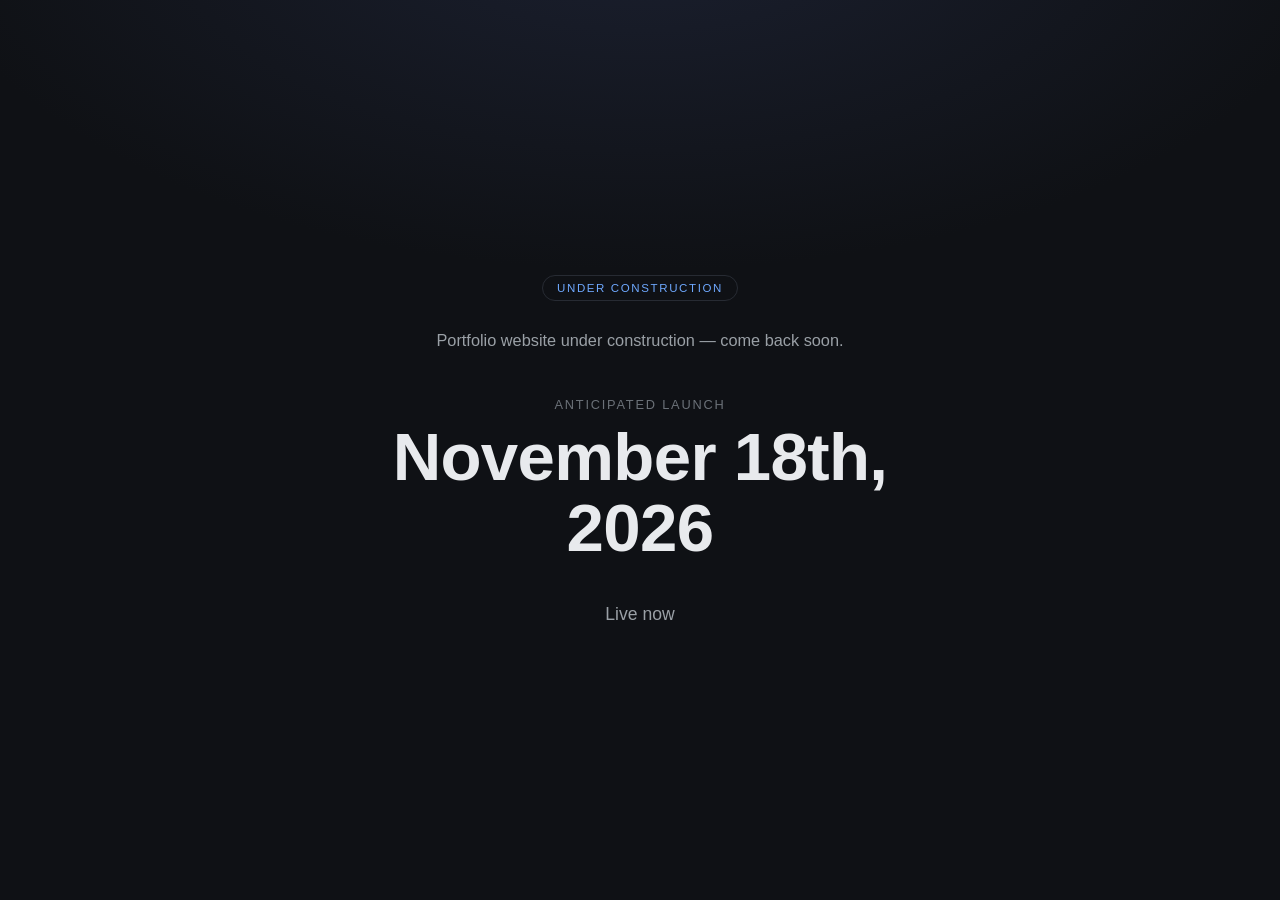
==== commit d0448e5f: "update launch date" ====
--- a/index.html
+++ b/index.html
@@ -1,62 +1,139 @@
-<!doctype html>
+<!DOCTYPE html>
 <html lang="en">
 <head>
-  <meta charset="utf-8">
-  <meta name="viewport" content="width=device-width, initial-scale=1">
-  <title>Diana Cornescu — About</title>
-  <link rel="icon" href="assets/favicon.svg">
-  <link rel="preconnect" href="https://fonts.googleapis.com">
-  <link rel="preconnect" href="https://fonts.gstatic.com" crossorigin>
-  <link rel="stylesheet" href="https://fonts.googleapis.com/css2?family=Inter:wght@400;500;600;700&display=swap">
-  <link rel="stylesheet" href="assets/theme.css">
-  <link rel="stylesheet" href="assets/styles.css">
-  <script>/* set theme before first paint to avoid a flash */(function(){try{var k=localStorage.getItem('diana-theme');var d=k?k==='dark':window.matchMedia('(prefers-color-scheme: dark)').matches;document.documentElement.setAttribute('data-theme',d?'dark':'light');}catch(e){}})();</script>
+  <meta charset="UTF-8" />
+  <meta name="viewport" content="width=device-width, initial-scale=1.0" />
+  <title>Portfolio — Coming Soon</title>
+  <style>
+    :root {
+      --bg: #0f1115;
+      --panel: #16191f;
+      --text: #e8eaed;
+      --muted: #9aa0a6;
+      --faint: #6b7178;
+      --accent: #6ea8fe;
+      --border: #272b33;
+    }
+    * { box-sizing: border-box; margin: 0; padding: 0; }
+    html, body { height: 100%; }
+    body {
+      font-family: -apple-system, BlinkMacSystemFont, "Segoe UI", Roboto, Helvetica, Arial, sans-serif;
+      background: radial-gradient(1200px 600px at 50% -10%, #1b2030 0%, var(--bg) 60%);
+      color: var(--text);
+      display: flex;
+      align-items: center;
+      justify-content: center;
+      min-height: 100vh;
+      padding: 24px;
+      -webkit-font-smoothing: antialiased;
+    }
+    .card {
+      width: 100%;
+      max-width: 620px;
+      text-align: center;
+    }
+    .badge {
+      display: inline-block;
+      font-size: 0.72rem;
+      letter-spacing: 0.14em;
+      text-transform: uppercase;
+      color: var(--accent);
+      border: 1px solid var(--border);
+      border-radius: 999px;
+      padding: 6px 14px;
+      margin-bottom: 26px;
+    }
+    .sub {
+      color: var(--muted);
+      font-size: 1.02rem;
+      line-height: 1.6;
+      margin-bottom: 44px;
+    }
+    .launch-label {
+      color: var(--faint);
+      font-size: 0.8rem;
+      letter-spacing: 0.14em;
+      text-transform: uppercase;
+      margin-bottom: 10px;
+    }
+    .date {
+      font-size: clamp(2.4rem, 9vw, 4.2rem);
+      font-weight: 700;
+      line-height: 1.05;
+      letter-spacing: -0.01em;
+      margin-bottom: 40px;
+    }
+    .countdown {
+      display: flex;
+      gap: 22px;
+      justify-content: center;
+      flex-wrap: wrap;
+      color: var(--faint);
+    }
+    .unit .num {
+      font-size: 1.1rem;
+      font-weight: 500;
+      color: var(--muted);
+      font-variant-numeric: tabular-nums;
+    }
+    .unit .label {
+      font-size: 0.64rem;
+      text-transform: uppercase;
+      letter-spacing: 0.1em;
+      margin-top: 3px;
+    }
+  </style>
 </head>
 <body>
+  <main class="card">
+    <span class="badge">Under Construction</span>
+    <p class="sub">Portfolio website under construction — come back soon.</p>
 
-  <!-- ===================== TOP NAV BAR (same on every page) ===================== -->
-  <header class="topbar">
-    <a class="brand" href="index.html" aria-label="Home">
-      <span class="avatar" data-field="initials">DC</span>
-      <span class="brand-name" data-field="name">Diana Cornescu</span>
-    </a>
-    <nav class="topnav">
-      <a class="nav-item active" href="index.html" aria-label="About"><svg width="18" height="18" viewBox="0 0 24 24" fill="none" stroke="currentColor" stroke-width="2" stroke-linecap="round" stroke-linejoin="round" aria-hidden="true"><path d="M20 21v-2a4 4 0 0 0-4-4H8a4 4 0 0 0-4 4v2"/><circle cx="12" cy="7" r="4"/></svg><span class="label">About</span></a>
-      <a class="nav-item" href="projects.html" aria-label="Projects"><svg width="18" height="18" viewBox="0 0 24 24" fill="none" stroke="currentColor" stroke-width="2" stroke-linejoin="round" aria-hidden="true"><rect x="3" y="3" width="7" height="7" rx="1"/><rect x="14" y="3" width="7" height="7" rx="1"/><rect x="14" y="14" width="7" height="7" rx="1"/><rect x="3" y="14" width="7" height="7" rx="1"/></svg><span class="label">Projects</span></a>
-      <a class="nav-item" href="gallery.html" aria-label="Gallery"><svg width="18" height="18" viewBox="0 0 24 24" fill="none" stroke="currentColor" stroke-width="2" stroke-linejoin="round" aria-hidden="true"><rect x="3" y="3" width="18" height="18" rx="2"/><circle cx="8.5" cy="8.5" r="1.5"/><path d="M21 15l-5-5L5 21"/></svg><span class="label">Gallery</span></a>
-      <a class="nav-item" href="resume.html" aria-label="Resume"><svg width="18" height="18" viewBox="0 0 24 24" fill="none" stroke="currentColor" stroke-width="2" stroke-linejoin="round" aria-hidden="true"><path d="M14 2H6a2 2 0 0 0-2 2v16a2 2 0 0 0 2 2h12a2 2 0 0 0 2-2V8z"/><path d="M14 2v6h6"/><path d="M8 13h8M8 17h6"/></svg><span class="label">Resume</span></a>
-      <a class="nav-item" href="contact.html" aria-label="Contact"><svg width="18" height="18" viewBox="0 0 24 24" fill="none" stroke="currentColor" stroke-width="2" stroke-linejoin="round" aria-hidden="true"><rect x="2" y="4" width="20" height="16" rx="2"/><path d="M22 7l-10 6L2 7"/></svg><span class="label">Contact</span></a>
-    </nav>
-    <div class="top-actions">
-      <a class="ghost-btn" href="design.html" aria-label="Design"><svg width="18" height="18" viewBox="0 0 24 24" fill="none" stroke="currentColor" stroke-width="2" stroke-linecap="round" stroke-linejoin="round" aria-hidden="true"><circle cx="13.5" cy="6.5" r="1.4"/><circle cx="17" cy="11" r="1.4"/><circle cx="8.5" cy="7" r="1.4"/><circle cx="6.5" cy="12" r="1.4"/><path d="M12 2a10 10 0 1 0 0 20 1.7 1.7 0 0 0 1.4-2.7A2 2 0 0 1 15 16h2c2 0 4-1 4-4 0-5-4-8-9-8z"/></svg><span class="label">Design</span></a>
-      <button class="ghost-btn" id="themeToggle" aria-label="Toggle dark mode"></button>
-      <a class="accent-btn" data-link="resume" href="assets/resume.pdf" aria-label="Download resume"><svg width="18" height="18" viewBox="0 0 24 24" fill="none" stroke="currentColor" stroke-width="2" stroke-linecap="round" stroke-linejoin="round" aria-hidden="true"><path d="M12 3v12M7 10l5 5 5-5M5 21h14"/></svg><span class="label">Resume</span></a>
-    </div>
-  </header>
+    <div class="launch-label">Anticipated launch</div>
+    <div class="date" id="date"></div>
 
-  <!-- ===================== SCROLLING IMAGE BAND (front page only) =====================
-       Auto-scrolls through every project image; each links to its project page.
-       Filled by app.js from config.js. Styling: .strip in styles.css. -->
-  <section class="strip" aria-label="Project image gallery">
-    <div class="strip-track" data-strip="gallery"></div>
-  </section>
+    <div class="countdown" id="countdown" aria-live="polite"></div>
+  </main>
 
-  <!-- ===================== PAGE CONTENT: About ===================== -->
-  <div class="content">
-    <div class="container">
-      <p class="hero-eyebrow"><span data-field="role">Data Analyst</span> · <span data-field="location">Toronto, Canada</span></p>
-      <h1 class="hero-title" data-field="tagline">I turn messy data into decisions people can act on.</h1>
-      <p class="hero-sub" data-field="intro">Placeholder intro paragraph.</p>
-      <div class="cta-row">
-        <a class="btn-primary" href="projects.html"><svg width="18" height="18" viewBox="0 0 24 24" fill="none" stroke="currentColor" stroke-width="2" stroke-linejoin="round" aria-hidden="true"><rect x="3" y="3" width="7" height="7" rx="1"/><rect x="14" y="3" width="7" height="7" rx="1"/><rect x="14" y="14" width="7" height="7" rx="1"/><rect x="3" y="14" width="7" height="7" rx="1"/></svg> View my work</a>
-        <a class="btn-secondary" data-link="resume" href="assets/resume.pdf"><svg width="18" height="18" viewBox="0 0 24 24" fill="none" stroke="currentColor" stroke-width="2" stroke-linecap="round" stroke-linejoin="round" aria-hidden="true"><path d="M12 3v12M7 10l5 5 5-5M5 21h14"/></svg> Download resume</a>
-      </div>
-      <!-- Stat chips are filled from config.js (profile.stats) -->
-      <div class="stats" data-list="stats"></div>
-    </div>
-  </div>
+  <script>
+    // ─────────────────────────────────────────────
+    // To postpone, change ONLY this line.
+    // Format: (year, monthIndex, day)  — months are 0-based, so 10 = November.
+    const LAUNCH = new Date(2026, 10, 18);
+    // ─────────────────────────────────────────────
 
-  <script src="config.js"></script>
-  <script src="assets/app.js"></script>
+    // Everything below derives from LAUNCH automatically.
+    function ordinal(d) {
+      if (d > 3 && d < 21) return d + "th";
+      return d + ({ 1: "st", 2: "nd", 3: "rd" }[d % 10] || "th");
+    }
+    const MONTHS = ["January","February","March","April","May","June",
+                    "July","August","September","October","November","December"];
+    document.getElementById("date").textContent =
+      MONTHS[LAUNCH.getMonth()] + " " + ordinal(LAUNCH.getDate()) + ", " + LAUNCH.getFullYear();
+
+    const units = [
+      { label: "Days", ms: 86400000 },
+      { label: "Hours", ms: 3600000 },
+      { label: "Minutes", ms: 60000 },
+      { label: "Seconds", ms: 1000 }
+    ];
+    function render() {
+      const el = document.getElementById("countdown");
+      let diff = LAUNCH - new Date();
+      if (diff <= 0) {
+        el.innerHTML = '<div class="unit"><div class="num">Live now</div></div>';
+        return;
+      }
+      el.innerHTML = units.map(u => {
+        const val = Math.floor(diff / u.ms);
+        diff -= val * u.ms;
+        return '<div class="unit"><div class="num">' + String(val).padStart(2, "0") +
+               '</div><div class="label">' + u.label + '</div></div>';
+      }).join("");
+    }
+    render();
+    setInterval(render, 1000);
+  </script>
 </body>
 </html>
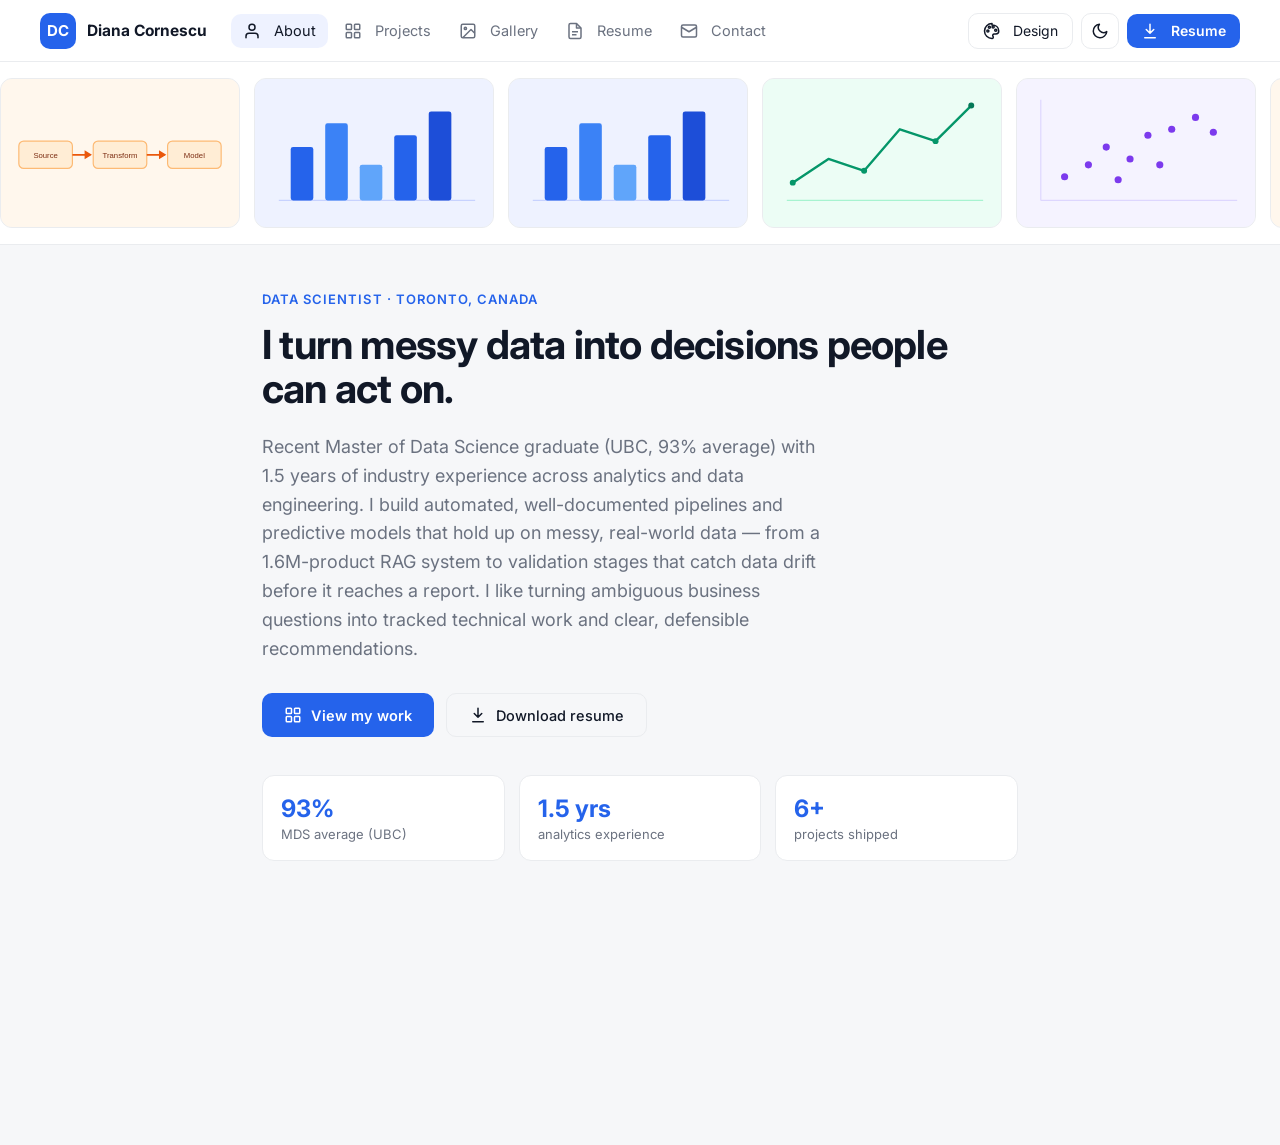
==== commit c09d06cc: "archive skillcloud + move skills under Education" ====
--- a/index.html
+++ b/index.html
@@ -1,139 +1,71 @@
-<!DOCTYPE html>
+<!doctype html>
 <html lang="en">
 <head>
-  <meta charset="UTF-8" />
-  <meta name="viewport" content="width=device-width, initial-scale=1.0" />
-  <title>Portfolio — Coming Soon</title>
-  <style>
-    :root {
-      --bg: #0f1115;
-      --panel: #16191f;
-      --text: #e8eaed;
-      --muted: #9aa0a6;
-      --faint: #6b7178;
-      --accent: #6ea8fe;
-      --border: #272b33;
-    }
-    * { box-sizing: border-box; margin: 0; padding: 0; }
-    html, body { height: 100%; }
-    body {
-      font-family: -apple-system, BlinkMacSystemFont, "Segoe UI", Roboto, Helvetica, Arial, sans-serif;
-      background: radial-gradient(1200px 600px at 50% -10%, #1b2030 0%, var(--bg) 60%);
-      color: var(--text);
-      display: flex;
-      align-items: center;
-      justify-content: center;
-      min-height: 100vh;
-      padding: 24px;
-      -webkit-font-smoothing: antialiased;
-    }
-    .card {
-      width: 100%;
-      max-width: 620px;
-      text-align: center;
-    }
-    .badge {
-      display: inline-block;
-      font-size: 0.72rem;
-      letter-spacing: 0.14em;
-      text-transform: uppercase;
-      color: var(--accent);
-      border: 1px solid var(--border);
-      border-radius: 999px;
-      padding: 6px 14px;
-      margin-bottom: 26px;
-    }
-    .sub {
-      color: var(--muted);
-      font-size: 1.02rem;
-      line-height: 1.6;
-      margin-bottom: 44px;
-    }
-    .launch-label {
-      color: var(--faint);
-      font-size: 0.8rem;
-      letter-spacing: 0.14em;
-      text-transform: uppercase;
-      margin-bottom: 10px;
-    }
-    .date {
-      font-size: clamp(2.4rem, 9vw, 4.2rem);
-      font-weight: 700;
-      line-height: 1.05;
-      letter-spacing: -0.01em;
-      margin-bottom: 40px;
-    }
-    .countdown {
-      display: flex;
-      gap: 22px;
-      justify-content: center;
-      flex-wrap: wrap;
-      color: var(--faint);
-    }
-    .unit .num {
-      font-size: 1.1rem;
-      font-weight: 500;
-      color: var(--muted);
-      font-variant-numeric: tabular-nums;
-    }
-    .unit .label {
-      font-size: 0.64rem;
-      text-transform: uppercase;
-      letter-spacing: 0.1em;
-      margin-top: 3px;
-    }
-  </style>
+  <meta charset="utf-8">
+  <meta name="viewport" content="width=device-width, initial-scale=1">
+  <title>Diana Cornescu — About</title>
+  <link rel="icon" href="assets/favicon.svg">
+  <link rel="preconnect" href="https://fonts.googleapis.com">
+  <link rel="preconnect" href="https://fonts.gstatic.com" crossorigin>
+  <link rel="stylesheet" href="https://fonts.googleapis.com/css2?family=Inter:wght@400;500;600;700&display=swap">
+  <link rel="stylesheet" href="assets/theme.css">
+  <link rel="stylesheet" href="assets/styles.css">
+  <script>/* set theme before first paint to avoid a flash */(function(){try{var k=localStorage.getItem('diana-theme');var d=k?k==='dark':window.matchMedia('(prefers-color-scheme: dark)').matches;document.documentElement.setAttribute('data-theme',d?'dark':'light');}catch(e){}})();</script>
 </head>
 <body>
-  <main class="card">
-    <span class="badge">Under Construction</span>
-    <p class="sub">Portfolio website under construction — come back soon.</p>
 
-    <div class="launch-label">Anticipated launch</div>
-    <div class="date" id="date"></div>
+  <!-- ===================== TOP NAV BAR (same on every page) ===================== -->
+  <header class="topbar">
+    <a class="brand" href="index.html" aria-label="Home">
+      <span class="avatar" data-field="initials">DC</span>
+      <span class="brand-name" data-field="name">Diana Cornescu</span>
+    </a>
+    <nav class="topnav">
+      <a class="nav-item active" href="index.html" aria-label="About"><svg width="18" height="18" viewBox="0 0 24 24" fill="none" stroke="currentColor" stroke-width="2" stroke-linecap="round" stroke-linejoin="round" aria-hidden="true"><path d="M20 21v-2a4 4 0 0 0-4-4H8a4 4 0 0 0-4 4v2"/><circle cx="12" cy="7" r="4"/></svg><span class="label">About</span></a>
+      <a class="nav-item" href="projects.html" aria-label="Projects"><svg width="18" height="18" viewBox="0 0 24 24" fill="none" stroke="currentColor" stroke-width="2" stroke-linejoin="round" aria-hidden="true"><rect x="3" y="3" width="7" height="7" rx="1"/><rect x="14" y="3" width="7" height="7" rx="1"/><rect x="14" y="14" width="7" height="7" rx="1"/><rect x="3" y="14" width="7" height="7" rx="1"/></svg><span class="label">Projects</span></a>
+      <a class="nav-item" href="gallery.html" aria-label="Gallery"><svg width="18" height="18" viewBox="0 0 24 24" fill="none" stroke="currentColor" stroke-width="2" stroke-linejoin="round" aria-hidden="true"><rect x="3" y="3" width="18" height="18" rx="2"/><circle cx="8.5" cy="8.5" r="1.5"/><path d="M21 15l-5-5L5 21"/></svg><span class="label">Gallery</span></a>
+      <a class="nav-item" href="resume.html" aria-label="Resume"><svg width="18" height="18" viewBox="0 0 24 24" fill="none" stroke="currentColor" stroke-width="2" stroke-linejoin="round" aria-hidden="true"><path d="M14 2H6a2 2 0 0 0-2 2v16a2 2 0 0 0 2 2h12a2 2 0 0 0 2-2V8z"/><path d="M14 2v6h6"/><path d="M8 13h8M8 17h6"/></svg><span class="label">Resume</span></a>
+      <a class="nav-item" href="contact.html" aria-label="Contact"><svg width="18" height="18" viewBox="0 0 24 24" fill="none" stroke="currentColor" stroke-width="2" stroke-linejoin="round" aria-hidden="true"><rect x="2" y="4" width="20" height="16" rx="2"/><path d="M22 7l-10 6L2 7"/></svg><span class="label">Contact</span></a>
+    </nav>
+    <div class="top-actions">
+      <a class="ghost-btn" href="design.html" aria-label="Design"><svg width="18" height="18" viewBox="0 0 24 24" fill="none" stroke="currentColor" stroke-width="2" stroke-linecap="round" stroke-linejoin="round" aria-hidden="true"><circle cx="13.5" cy="6.5" r="1.4"/><circle cx="17" cy="11" r="1.4"/><circle cx="8.5" cy="7" r="1.4"/><circle cx="6.5" cy="12" r="1.4"/><path d="M12 2a10 10 0 1 0 0 20 1.7 1.7 0 0 0 1.4-2.7A2 2 0 0 1 15 16h2c2 0 4-1 4-4 0-5-4-8-9-8z"/></svg><span class="label">Design</span></a>
+      <button class="ghost-btn" id="themeToggle" aria-label="Toggle dark mode"></button>
+      <a class="accent-btn" data-link="resume" href="assets/resume.pdf" aria-label="Download resume"><svg width="18" height="18" viewBox="0 0 24 24" fill="none" stroke="currentColor" stroke-width="2" stroke-linecap="round" stroke-linejoin="round" aria-hidden="true"><path d="M12 3v12M7 10l5 5 5-5M5 21h14"/></svg><span class="label">Resume</span></a>
+    </div>
+  </header>
 
-    <div class="countdown" id="countdown" aria-live="polite"></div>
-  </main>
+  <!-- ===================== SCROLLING IMAGE BAND (front page only) =====================
+       Auto-scrolls through every project image; each links to its project page.
+       Filled by app.js from config.js. Styling: .strip in styles.css. -->
+  <section class="strip" aria-label="Project image gallery">
+    <div class="strip-track" data-strip="gallery"></div>
+  </section>
+
+  <!-- ===================== PAGE CONTENT: About ===================== -->
+  <div class="content">
+    <div class="container">
+      <p class="hero-eyebrow"><span data-field="role">Data Analyst</span> · <span data-field="location">Toronto, Canada</span></p>
+      <h1 class="hero-title" data-field="tagline">I turn messy data into decisions people can act on.</h1>
+      <p class="hero-sub" data-field="intro">Placeholder intro paragraph.</p>
+      <div class="cta-row">
+        <a class="btn-primary" href="projects.html"><svg width="18" height="18" viewBox="0 0 24 24" fill="none" stroke="currentColor" stroke-width="2" stroke-linejoin="round" aria-hidden="true"><rect x="3" y="3" width="7" height="7" rx="1"/><rect x="14" y="3" width="7" height="7" rx="1"/><rect x="14" y="14" width="7" height="7" rx="1"/><rect x="3" y="14" width="7" height="7" rx="1"/></svg> View my work</a>
+        <a class="btn-secondary" data-link="resume" href="assets/resume.pdf"><svg width="18" height="18" viewBox="0 0 24 24" fill="none" stroke="currentColor" stroke-width="2" stroke-linecap="round" stroke-linejoin="round" aria-hidden="true"><path d="M12 3v12M7 10l5 5 5-5M5 21h14"/></svg> Download resume</a>
+      </div>
+      <!-- Stat chips are filled from config.js (profile.stats) -->
+      <div class="stats" data-list="stats"></div>
+    </div>
+  </div>
 
   <script>
-    // ─────────────────────────────────────────────
-    // To postpone, change ONLY this line.
-    // Format: (year, monthIndex, day)  — months are 0-based, so 10 = November.
-    const LAUNCH = new Date(2026, 10, 18);
-    // ─────────────────────────────────────────────
-
-    // Everything below derives from LAUNCH automatically.
-    function ordinal(d) {
-      if (d > 3 && d < 21) return d + "th";
-      return d + ({ 1: "st", 2: "nd", 3: "rd" }[d % 10] || "th");
-    }
-    const MONTHS = ["January","February","March","April","May","June",
-                    "July","August","September","October","November","December"];
-    document.getElementById("date").textContent =
-      MONTHS[LAUNCH.getMonth()] + " " + ordinal(LAUNCH.getDate()) + ", " + LAUNCH.getFullYear();
-
-    const units = [
-      { label: "Days", ms: 86400000 },
-      { label: "Hours", ms: 3600000 },
-      { label: "Minutes", ms: 60000 },
-      { label: "Seconds", ms: 1000 }
-    ];
-    function render() {
-      const el = document.getElementById("countdown");
-      let diff = LAUNCH - new Date();
-      if (diff <= 0) {
-        el.innerHTML = '<div class="unit"><div class="num">Live now</div></div>';
-        return;
-      }
-      el.innerHTML = units.map(u => {
-        const val = Math.floor(diff / u.ms);
-        diff -= val * u.ms;
-        return '<div class="unit"><div class="num">' + String(val).padStart(2, "0") +
-               '</div><div class="label">' + u.label + '</div></div>';
-      }).join("");
-    }
-    render();
-    setInterval(render, 1000);
+    /* Load config + app fresh on every visit so edits always show (no stale cache). */
+    (function () {
+      var v = "?v=" + Date.now();
+      ["config.js", "assets/app.js"].forEach(function (src) {
+        var s = document.createElement("script");
+        s.src = src + v; s.async = false;
+        document.head.appendChild(s);
+      });
+    })();
   </script>
 </body>
 </html>
--- a/assets/theme.css
+++ b/assets/theme.css
@@ -0,0 +1,18 @@
+/* Indigo (default) palette.
+   The ACTIVE palette is whichever file is named theme.css.
+   To switch: delete the current theme.css, then rename the palette you want
+   (e.g. theme.indigo (default).css) to theme.css. The neutrals are shared across
+   palettes; each palette's signature is its --accent color. */
+:root {
+  --bg: #F6F7F9; --panel: #FFFFFF; --side: #FFFFFF;
+  --border: #EAECEF; --text: #111827; --muted: #6B7280;
+  --chip: #F3F4F6; --chip-text: #4B5563;
+  --accent: #2563EB; --accent-contrast: #FFFFFF; --active-bg: #EEF2FF;
+  --shadow: 0 8px 24px rgba(15, 23, 42, .08);
+}
+html[data-theme="dark"] {
+  --bg: #0E1116; --panel: #161A21; --side: #12161C;
+  --border: #232A34; --text: #E6E9EF; --muted: #9AA4B2;
+  --chip: #1E242D; --chip-text: #8FA0B4; --active-bg: #1E273A;
+  --shadow: 0 8px 24px rgba(0, 0, 0, .35);
+}
--- a/assets/styles.css
+++ b/assets/styles.css
@@ -0,0 +1,405 @@
+/* =============================================================================
+   styles.css — all sizing, spacing, and colors for the site.
+   Organized by section. Each page uses these classes; change a value here and
+   it applies wherever that class is used.
+
+   TIP: project boxes and gallery tiles use DIFFERENT classes, so you can resize
+   one without touching the other:
+     • Project boxes  ->  .card        (padding, border-radius, etc.)
+     • Gallery tiles  ->  .tile / .tile-img   (e.g. .tile-img height)
+   ========================================================================== */
+
+/* ---- Colors live in a swappable palette file: assets/theme.css ----------
+   To change the whole color scheme, pick a different palette (there are
+   several ready-made ones in assets/ named theme.<name>.css). See EDITING.md.
+   Only layout variables live here. ---------------------------------------- */
+:root {
+  --side-w: 250px;                /* sidebar width when expanded */
+  --side-w-collapsed: 76px;       /* sidebar width when collapsed */
+}
+
+* { box-sizing: border-box; }
+html, body { height: 100%; }
+body {
+  margin: 0;
+  background: var(--bg);
+  color: var(--text);
+  font-family: var(--font, Inter, system-ui, -apple-system, Segoe UI, Roboto, sans-serif);
+  -webkit-font-smoothing: antialiased;
+}
+a { color: inherit; text-decoration: none; }
+button { font: inherit; cursor: pointer; }
+h1, h2, h3 { margin: 0; }
+
+/* =========================================================================
+   TOP NAV BAR  (sticky across the top of every page)
+   ========================================================================= */
+.topbar {
+  position: sticky; top: 0; z-index: 40;
+  display: flex; align-items: center; gap: 18px;
+  height: 62px; padding: 0 clamp(16px, 4vw, 40px);
+  background: var(--side); border-bottom: 1px solid var(--border);
+}
+.brand { display: flex; align-items: center; gap: 11px; flex: none; }
+.brand .avatar { width: 36px; height: 36px; border-radius: 10px; font-size: 15px; }
+.brand-name { font-size: 15.5px; font-weight: 700; white-space: nowrap; }
+.topnav { display: flex; align-items: center; gap: 4px; margin-left: 6px; flex: 1 1 auto; overflow-x: auto; }
+.topnav::-webkit-scrollbar { height: 0; }
+.topnav .nav-item { width: auto; white-space: nowrap; padding: 8px 12px; }
+.top-actions { display: flex; align-items: center; gap: 8px; margin-left: auto; flex: none; }
+.top-actions .ghost-btn, .top-actions .accent-btn { width: auto; padding: 8px 14px; white-space: nowrap; }
+.top-actions #themeToggle { width: 38px; padding: 8px; justify-content: center; }
+.top-actions #themeToggle .label { display: none; }   /* icon-only in the bar (no "Dark mode" text) */
+.ghost-btn.on { background: var(--active-bg); border-color: var(--accent); color: var(--text); }
+
+/* =========================================================================
+   SIDEBAR  (legacy — kept so nothing breaks; no .sidebar element is used now)
+   ========================================================================= */
+.sidebar {
+  position: fixed; top: 0; bottom: 0; left: 0;
+  width: var(--side-w);
+  background: var(--side);
+  border-right: 1px solid var(--border);
+  display: flex; flex-direction: column;
+  padding: 18px 14px;
+  z-index: 20; overflow: hidden;
+  transition: width .18s ease;
+}
+body.collapsed { --side-w: var(--side-w-collapsed); }
+
+.side-top { display: flex; align-items: center; justify-content: flex-end; height: 38px; }
+body.collapsed .side-top { justify-content: center; }
+
+.icon-btn {
+  display: flex; align-items: center; justify-content: center;
+  width: 38px; height: 38px;
+  background: transparent; border: none; color: var(--muted); border-radius: 9px;
+}
+.icon-btn:hover { background: var(--active-bg); }
+
+.identity { display: flex; align-items: center; gap: 12px; margin: 12px 4px 24px; }
+body.collapsed .identity { justify-content: center; }
+.avatar {
+  width: 42px; height: 42px; flex: none; border-radius: 12px;
+  background: var(--accent); color: var(--accent-contrast);
+  display: flex; align-items: center; justify-content: center;
+  font-size: 17px; font-weight: 700;
+}
+.identity-text { min-width: 0; }
+.identity-name { font-size: 15.5px; font-weight: 700; white-space: nowrap; }
+.identity-role { font-size: 12.5px; color: var(--muted); white-space: nowrap; overflow: hidden; text-overflow: ellipsis; }
+body.collapsed .identity-text { display: none; }
+
+.nav { display: flex; flex-direction: column; gap: 6px; }
+.nav-item {
+  display: flex; align-items: center; gap: 13px; width: 100%;
+  border: none; background: transparent; color: var(--muted);
+  padding: 10px 12px; border-radius: 10px; font-size: 14.5px;
+}
+.nav-item:hover { background: var(--active-bg); }
+.nav-item.active { background: var(--active-bg); color: var(--text); }   /* current page: highlighted, not accent-colored (keeps it readable) */
+.nav-item svg { flex: none; }
+body.collapsed .nav-item { justify-content: center; }
+body.collapsed .nav-item .label { display: none; }
+
+.side-bottom { margin-top: auto; display: flex; flex-direction: column; gap: 9px; }
+.ghost-btn {
+  display: flex; align-items: center; gap: 12px; width: 100%;
+  border: 1px solid var(--border); background: transparent; color: var(--text);
+  padding: 10px 12px; border-radius: 10px; font-size: 14px;
+}
+.ghost-btn:hover { background: var(--active-bg); }
+.accent-btn {
+  display: flex; align-items: center; gap: 12px; width: 100%;
+  background: var(--accent); color: var(--accent-contrast);
+  padding: 11px 12px; border-radius: 10px; font-size: 14px; font-weight: 600; border: none;
+}
+.accent-btn:hover { filter: brightness(1.05); }
+body.collapsed .side-bottom .label { display: none; }
+body.collapsed .ghost-btn, body.collapsed .accent-btn { justify-content: center; }
+
+/* =========================================================================
+   CONTENT AREA
+   ========================================================================= */
+.content { margin-left: 0; min-height: 100%; }
+.container { max-width: 860px; margin: 0 auto; padding: 46px 52px 90px; }
+/* Roomier pages (resume, projects, contact): fluid width that fills the screen
+   up to a cap sized for a ~16" laptop, so lines don't run too long on big
+   monitors. Bump the 1400px if you want it wider. */
+.container--wide { max-width: 1400px; }
+
+.section-title { font-size: 22px; font-weight: 700; margin-bottom: 20px; }
+.subhead { font-size: 13px; letter-spacing: .06em; text-transform: uppercase; color: var(--muted); margin: 40px 0 16px; }
+.muted-sub { font-size: 14px; color: var(--muted); margin: 0 0 22px; }
+
+/* ---- About / hero ------------------------------------------------------- */
+.hero-eyebrow { font-size: 13px; letter-spacing: .08em; text-transform: uppercase; color: var(--accent); font-weight: 600; margin: 0 0 16px; }
+.hero-title { font-size: 40px; line-height: 1.1; font-weight: 700; letter-spacing: -.02em; }
+.hero-sub { margin: 22px 0 0; font-size: 18px; line-height: 1.6; color: var(--muted); max-width: 560px; }
+.cta-row { display: flex; gap: 12px; margin-top: 30px; flex-wrap: wrap; }
+.btn-primary {
+  display: inline-flex; align-items: center; gap: 9px;
+  background: var(--accent); color: var(--accent-contrast);
+  padding: 12px 22px; border-radius: 10px; font-size: 14.5px; font-weight: 600;
+}
+.btn-secondary {
+  display: inline-flex; align-items: center; gap: 9px;
+  border: 1px solid var(--border); color: var(--text);
+  padding: 12px 22px; border-radius: 10px; font-size: 14.5px; font-weight: 500;
+}
+.btn-primary:hover { filter: brightness(1.05); }
+.btn-secondary:hover { background: var(--active-bg); }
+
+.stats { display: grid; grid-template-columns: repeat(3, minmax(0, 1fr)); gap: 14px; margin-top: 38px; }
+.stat { background: var(--panel); border: 1px solid var(--border); border-radius: 12px; padding: 18px; }
+.stat-value { font-size: 24px; font-weight: 700; color: var(--accent); }
+.stat-label { font-size: 13px; color: var(--muted); margin-top: 3px; }
+
+/* ---- Auto-scrolling image band (front page, above the hero) -------------
+   Full-width marquee built from every project image. The set is doubled in
+   the markup, so sliding the track by exactly half its width (-50%) loops
+   seamlessly. Hover to pause; motion is disabled for reduced-motion users. */
+.strip { overflow: hidden; background: var(--panel); border-bottom: 1px solid var(--border); padding: 16px 0; }
+.strip-track { display: flex; width: max-content; animation: strip-scroll 60s linear infinite; }
+.strip:hover .strip-track { animation-play-state: paused; }
+.strip-item {
+  flex: none; width: 240px; height: 150px; margin-right: 14px;
+  border: 1px solid var(--border); border-radius: 12px; overflow: hidden; background: var(--chip);
+}
+.strip-item img { width: 100%; height: 100%; object-fit: cover; display: block; transition: transform .3s ease; }
+.strip-item:hover img { transform: scale(1.04); }
+@keyframes strip-scroll { from { transform: translateX(0); } to { transform: translateX(-50%); } }
+@media (prefers-reduced-motion: reduce) {
+  .strip-track { animation: none; overflow-x: auto; width: 100%; }
+}
+
+/* ---- PROJECT cards  (resize these without affecting the gallery) -------- */
+.cards { display: grid; grid-template-columns: repeat(2, minmax(0, 1fr)); gap: 16px; }
+
+/* Resume: Experience (left) + Education (right); Skills stays full-width above */
+.resume-cols { display: grid; grid-template-columns: 1fr 1fr; gap: 18px; align-items: start; }
+.resume-cols .acc { margin-bottom: 0; }
+.resume-col { display: flex; flex-direction: column; gap: 18px; }   /* right column: Education stacked over Skills */
+
+/* ---- Skill cloud (resume: filter by focus area; size = confidence) ------
+   No box — sits on the plain page background. Every skill is accent-colored;
+   only the size varies with confidence. */
+.skillcloud { margin-bottom: 22px; }
+.skillcloud-head { margin-bottom: 14px; }
+.skillcloud-head .acc-title { font-size: 16px; font-weight: 700; }
+.skill-cloud { display: flex; flex-wrap: wrap; align-items: baseline; gap: 6px 16px; }
+.cloud-skill { line-height: 1.15; color: var(--accent); transition: color .15s; }
+.cloud-skill.lvl-1 { font-size: 14px; font-weight: 500; }
+.cloud-skill.lvl-2 { font-size: 19px; font-weight: 600; }
+.cloud-skill.lvl-3 { font-size: 27px; font-weight: 700; }
+.cloud-skill.is-dim { color: var(--muted); }   /* not in the selected focus area */
+.card {
+  display: block; background: var(--panel); border: 1px solid var(--border);
+  border-radius: 14px; padding: 22px;             /* <- project box size */
+  transition: box-shadow .15s, transform .15s;
+}
+.card:hover { transform: translateY(-2px); box-shadow: var(--shadow); }
+.card-head { display: flex; justify-content: space-between; gap: 16px; align-items: flex-start; }
+.card-title { font-size: 17px; font-weight: 600; margin-bottom: 7px; }
+.card-type { font-size: 12.5px; color: var(--muted); }
+.card-arrow { color: var(--accent); }
+.card-desc { margin: 12px 0 0; font-size: 14px; line-height: 1.55; color: var(--muted); }
+.tags { display: flex; gap: 7px; margin-top: 13px; flex-wrap: wrap; }
+.tag { font-size: 12px; color: var(--chip-text); background: var(--chip); padding: 4px 10px; border-radius: 6px; }
+
+/* ---- GALLERY tiles  (resize these without affecting the project cards) -- */
+.gallery { display: grid; grid-template-columns: repeat(3, minmax(0, 1fr)); gap: 16px; }
+.tile {
+  display: block; border: 1px solid var(--border); border-radius: 12px; overflow: hidden;
+  background: var(--panel); margin: 0; transition: transform .15s, box-shadow .15s, border-color .15s;
+}
+.tile:hover { transform: translateY(-2px); box-shadow: var(--shadow); border-color: var(--accent); }
+.tile:hover .tile-title { color: var(--accent); }
+.tile-img { height: 150px; width: 100%; object-fit: cover; display: block; background: var(--chip); } /* <- gallery thumb height */
+.tile-meta { padding: 11px 13px; }
+.tile-title { font-size: 13.5px; font-weight: 600; }
+.tile-sub { font-size: 12px; color: var(--muted); margin-top: 2px; }
+
+/* ---- RESUME (experience / education / skills) --------------------------- */
+.timeline { display: flex; flex-direction: column; gap: 22px; }
+.exp-head { display: flex; justify-content: space-between; gap: 16px; align-items: baseline; }
+.exp-role { font-size: 16px; font-weight: 700; }
+.exp-when { font-size: 13.5px; color: var(--muted); white-space: nowrap; }
+.exp-org { font-size: 14.5px; color: var(--accent); margin-top: 2px; }
+.exp-note { margin: 6px 0 0; font-size: 14px; color: var(--muted); }
+.bullets { margin: 10px 0 0; padding-left: 20px; }
+.bullets li { font-size: 14.5px; line-height: 1.6; color: var(--muted); margin-bottom: 4px; }
+.skill-chips { display: flex; gap: 8px; flex-wrap: wrap; }
+.skill { font-size: 13px; background: var(--chip); color: var(--chip-text); padding: 6px 12px; border-radius: 7px; }
+
+/* ---- Grouped skills (two-column: category on the left, list aligned right) */
+.skill-groups { display: flex; flex-direction: column; gap: 16px; }
+.skillcat {
+  display: grid; grid-template-columns: 210px 1fr; gap: 6px 28px;
+  align-items: baseline; font-size: 14.5px; line-height: 1.65;
+}
+.skillcat-label { font-weight: 600; color: var(--accent); }
+.skillcat-items { color: var(--muted); }
+
+/* ---- ACCORDIONS (Education / Experience dropdowns on the resume) --------- */
+.acc {
+  border: 1px solid var(--border); border-radius: 12px;
+  background: var(--panel); margin-bottom: 16px; overflow: hidden;
+}
+.acc-head {
+  list-style: none; cursor: pointer; user-select: none;
+  display: flex; align-items: center; justify-content: space-between;
+  gap: 16px; padding: 16px 20px;
+}
+.acc-head::-webkit-details-marker { display: none; }   /* hide default triangle */
+.acc-title { font-size: 16px; font-weight: 700; }
+.acc-chevron { color: var(--muted); display: flex; transition: transform .18s ease; }
+.acc[open] .acc-chevron { transform: rotate(90deg); }
+.acc-head:hover { background: var(--active-bg); }
+.acc-body { padding: 4px 20px 22px; }
+.acc-body .timeline { margin-top: 4px; }
+
+/* ---- FILTER CHIPS (skill filter on Projects, category filter on Resume) -- */
+.filter-label { font-size: 13px; letter-spacing: .06em; text-transform: uppercase; color: var(--muted); margin: 0 0 12px; }
+.filterbar { display: flex; gap: 8px; flex-wrap: wrap; margin: 2px 0 20px; }
+.filter-chip {
+  font-size: 13px; background: var(--chip); color: var(--chip-text);
+  padding: 6px 12px; border-radius: 7px; border: 1px solid transparent;
+  cursor: pointer; transition: background .15s, color .15s, border-color .15s;
+}
+.filter-chip:hover { border-color: var(--accent); }
+.filter-chip.is-active { background: var(--accent); color: var(--accent-contrast); border-color: var(--accent); }
+.filter-chip.is-dead { opacity: .4; cursor: default; }
+.filter-chip.is-dead:hover { border-color: transparent; }
+
+/* ---- CONTACT (full-page layout) ----------------------------------------- */
+.contact-page { padding-top: 64px; max-width: 1120px; }   /* keep contact cards from stretching too wide */
+.contact-intro { max-width: 620px; padding-bottom: 8px; border-bottom: 1px solid var(--border); }
+.contact-h1 { font-size: 38px; line-height: 1.12; font-weight: 700; letter-spacing: -.02em; margin: 6px 0 0; }
+.contact-lead { margin: 20px 0 0; font-size: 17px; line-height: 1.65; color: var(--muted); }
+.contact-lead [data-field="location"] { color: var(--text); font-weight: 500; }
+
+.contact-methods {
+  display: grid; grid-template-columns: repeat(2, minmax(0, 1fr));
+  gap: 14px; margin-top: 40px;
+}
+.contact-method {
+  display: flex; align-items: center; gap: 15px;
+  background: var(--panel); border: 1px solid var(--border);
+  border-radius: 14px; padding: 18px 20px;
+  transition: box-shadow .15s, transform .15s, border-color .15s;
+}
+a.contact-method:hover { transform: translateY(-2px); box-shadow: var(--shadow); border-color: var(--accent); }
+.contact-method.is-static { cursor: default; }
+.cm-icon {
+  width: 42px; height: 42px; flex: none; border-radius: 11px;
+  background: var(--chip); color: var(--text);
+  display: flex; align-items: center; justify-content: center;
+}
+.cm-text { display: flex; flex-direction: column; min-width: 0; }
+.cm-label { font-size: 12.5px; color: var(--muted); }
+.cm-value { font-size: 15px; font-weight: 600; color: var(--text); white-space: nowrap; overflow: hidden; text-overflow: ellipsis; }
+
+/* ---- PROJECT DETAIL PAGE (project.html — reads like a short blog post) --- */
+.project-detail { max-width: 820px; }   /* narrower than list pages for comfortable reading */
+.back-link { display: inline-block; font-size: 13.5px; color: var(--muted); margin-bottom: 22px; }
+.back-link:hover { color: var(--accent); }
+.inline-link { color: var(--accent); font-weight: 500; }
+.detail-title { font-size: 34px; line-height: 1.14; font-weight: 700; letter-spacing: -.02em; margin: 6px 0 0; }
+.detail-lead { margin: 18px 0 0; font-size: 18px; line-height: 1.6; color: var(--muted); }
+.project-detail .cta-row { margin-top: 24px; }
+.detail-tags { margin-top: 20px; }
+.detail-h2 { font-size: 18px; font-weight: 700; margin: 34px 0 10px; }
+.detail-p { font-size: 15.5px; line-height: 1.7; color: var(--text); margin: 0; }
+.detail-bullets { margin: 10px 0 0; padding-left: 20px; }
+.detail-bullets li { font-size: 15.5px; line-height: 1.65; color: var(--text); margin-bottom: 7px; }
+.detail-figs { margin-top: 36px; display: flex; flex-direction: column; gap: 20px; }
+.detail-fig { margin: 0; border: 1px solid var(--border); border-radius: 12px; overflow: hidden; background: var(--panel); }
+.detail-fig img { display: block; width: 100%; height: auto; background: var(--chip); }
+.detail-fig figcaption { font-size: 13px; color: var(--muted); padding: 11px 14px; }
+
+/* ---- Responsive --------------------------------------------------------- */
+@media (max-width: 960px) {
+  .resume-cols { grid-template-columns: 1fr; }   /* stack experience over education */
+}
+@media (max-width: 820px) {
+  /* Top bar goes icon-only to fit narrow screens */
+  .brand-name { display: none; }
+  .topnav .nav-item .label { display: none; }
+  .top-actions .ghost-btn .label, .top-actions .accent-btn .label { display: none; }
+  .top-actions .ghost-btn, .top-actions .accent-btn { padding: 8px; width: 38px; justify-content: center; }
+}
+@media (max-width: 760px) {
+  .container { padding: 32px 22px 70px; }
+  .contact-page { padding-top: 40px; }
+  .cards { grid-template-columns: 1fr; }   /* projects: single column on small screens */
+  .stats, .gallery, .contact-methods { grid-template-columns: repeat(2, minmax(0, 1fr)); }
+  .hero-title { font-size: 32px; }
+  .contact-h1 { font-size: 30px; }
+  .strip-item { width: 190px; height: 118px; }
+}
+@media (max-width: 620px) {
+  .skillcat { grid-template-columns: 1fr; gap: 2px; }   /* stack category over its list */
+}
+@media (max-width: 520px) {
+  .contact-methods { grid-template-columns: 1fr; }
+}
+
+/* =========================================================================
+   LIVE COLOR PICKER  (floating button + slide-out panel)
+   ========================================================================= */
+.tp-fab {
+  position: fixed; right: 20px; bottom: 20px; z-index: 50;
+  width: 46px; height: 46px; border-radius: 50%; border: none;
+  background: var(--accent); color: var(--accent-contrast);
+  box-shadow: var(--shadow);
+  display: flex; align-items: center; justify-content: center;
+}
+.tp-fab:hover { filter: brightness(1.06); }
+
+.tp-backdrop {
+  position: fixed; inset: 0; z-index: 50; background: rgba(0, 0, 0, .28);
+  opacity: 0; pointer-events: none; transition: opacity .2s;
+}
+.tp-backdrop.open { opacity: 1; pointer-events: auto; }
+
+.tp-panel {
+  position: fixed; top: 0; right: 0; bottom: 0; z-index: 51;
+  width: 300px; max-width: 86vw; box-sizing: border-box; padding: 22px;
+  background: var(--panel); border-left: 1px solid var(--border);
+  box-shadow: -10px 0 30px rgba(0, 0, 0, .14);
+  transform: translateX(100%); transition: transform .22s ease;
+  overflow-y: auto;
+}
+.tp-panel.open { transform: translateX(0); }
+.tp-head { display: flex; align-items: center; justify-content: space-between; margin-bottom: 6px; }
+.tp-title { font-size: 16px; font-weight: 700; }
+.tp-close { background: transparent; border: none; color: var(--muted); font-size: 22px; line-height: 1; padding: 0 4px; }
+.tp-plabel { font-size: 12px; letter-spacing: .06em; text-transform: uppercase; color: var(--muted); margin: 20px 0 10px; }
+.tp-swatches { display: flex; gap: 10px; flex-wrap: wrap; }
+.tp-swatch { width: 34px; height: 34px; border-radius: 50%; border: 2px solid var(--border); padding: 0; cursor: pointer; }
+.tp-swatch.sel { outline: 2px solid var(--text); outline-offset: 2px; }
+.tp-row { display: flex; align-items: center; gap: 12px; }
+.tp-color { width: 46px; height: 34px; border: 1px solid var(--border); border-radius: 8px; background: none; padding: 2px; cursor: pointer; }
+.tp-hex { font-size: 13px; color: var(--muted); font-family: ui-monospace, "SF Mono", Menlo, monospace; }
+.tp-reset { margin-top: 24px; width: 100%; border: 1px solid var(--border); background: transparent; color: var(--text); padding: 9px; border-radius: 9px; font-size: 13.5px; cursor: pointer; }
+.tp-reset:hover { background: var(--active-bg); }
+.tp-note { font-size: 12px; color: var(--muted); margin: 0 0 6px; }
+.tp-modes { display: flex; gap: 8px; }
+.tp-mode { flex: 1; border: 1px solid var(--border); background: transparent; color: var(--text); padding: 7px; border-radius: 8px; font-size: 13px; cursor: pointer; }
+.tp-mode.on { background: var(--active-bg); color: var(--accent); border-color: var(--accent); }
+.tp-select { width: 100%; padding: 8px; border: 1px solid var(--border); border-radius: 8px; background: var(--panel); color: var(--text); font-size: 13.5px; }
+.tp-field { display: flex; align-items: center; justify-content: space-between; gap: 10px; margin-bottom: 8px; }
+.tp-field label { font-size: 13px; color: var(--text); }
+.tp-field-right { display: flex; align-items: center; gap: 8px; }
+
+/* Design page container + publish box */
+.ghost-btn.on { background: var(--active-bg); color: var(--accent); border-color: var(--accent); }
+#designRoot { max-width: 460px; }
+.tp-out { width: 100%; box-sizing: border-box; margin-top: 4px; min-height: 220px; resize: vertical;
+  font-family: ui-monospace, "SF Mono", Menlo, monospace; font-size: 12px; line-height: 1.5;
+  border: 1px solid var(--border); border-radius: 10px; padding: 12px; background: var(--chip); color: var(--text); }
+.tp-copy { margin-top: 10px; border: none; background: var(--accent); color: var(--accent-contrast);
+  padding: 9px 18px; border-radius: 9px; font-size: 13.5px; cursor: pointer; }
+.tp-copy:hover { filter: brightness(1.05); }
+.tp-copied { font-size: 13px; color: var(--accent); margin-left: 10px; }
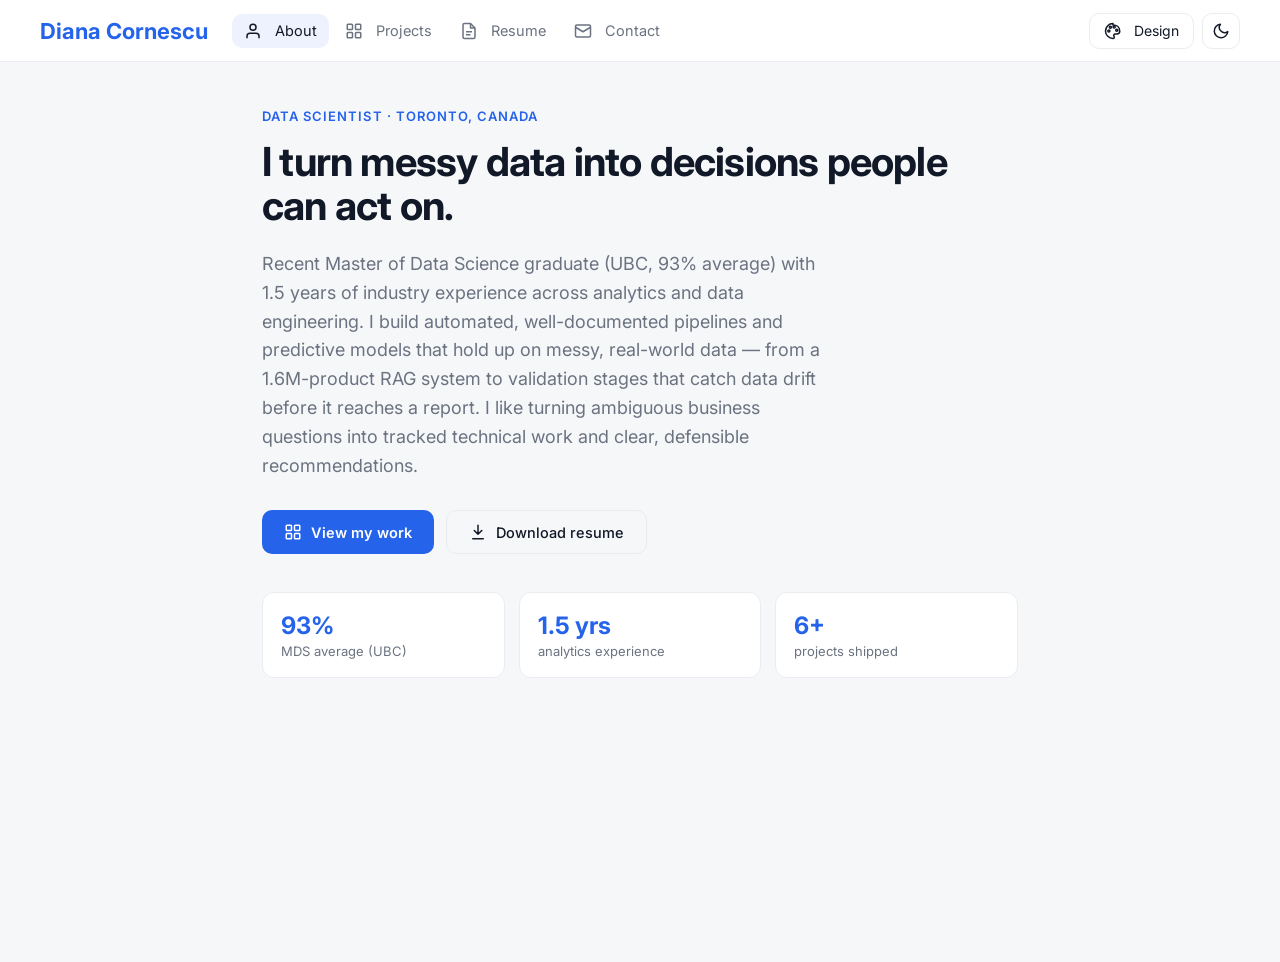
==== commit 3ef323f2: "Rollback features: gallery, project pages, about carousel. Moved to  deferred/ for second (detailed)" ====
--- a/index.html
+++ b/index.html
@@ -23,7 +23,6 @@
     <nav class="topnav">
       <a class="nav-item active" href="index.html" aria-label="About"><svg width="18" height="18" viewBox="0 0 24 24" fill="none" stroke="currentColor" stroke-width="2" stroke-linecap="round" stroke-linejoin="round" aria-hidden="true"><path d="M20 21v-2a4 4 0 0 0-4-4H8a4 4 0 0 0-4 4v2"/><circle cx="12" cy="7" r="4"/></svg><span class="label">About</span></a>
       <a class="nav-item" href="projects.html" aria-label="Projects"><svg width="18" height="18" viewBox="0 0 24 24" fill="none" stroke="currentColor" stroke-width="2" stroke-linejoin="round" aria-hidden="true"><rect x="3" y="3" width="7" height="7" rx="1"/><rect x="14" y="3" width="7" height="7" rx="1"/><rect x="14" y="14" width="7" height="7" rx="1"/><rect x="3" y="14" width="7" height="7" rx="1"/></svg><span class="label">Projects</span></a>
-      <a class="nav-item" href="gallery.html" aria-label="Gallery"><svg width="18" height="18" viewBox="0 0 24 24" fill="none" stroke="currentColor" stroke-width="2" stroke-linejoin="round" aria-hidden="true"><rect x="3" y="3" width="18" height="18" rx="2"/><circle cx="8.5" cy="8.5" r="1.5"/><path d="M21 15l-5-5L5 21"/></svg><span class="label">Gallery</span></a>
       <a class="nav-item" href="resume.html" aria-label="Resume"><svg width="18" height="18" viewBox="0 0 24 24" fill="none" stroke="currentColor" stroke-width="2" stroke-linejoin="round" aria-hidden="true"><path d="M14 2H6a2 2 0 0 0-2 2v16a2 2 0 0 0 2 2h12a2 2 0 0 0 2-2V8z"/><path d="M14 2v6h6"/><path d="M8 13h8M8 17h6"/></svg><span class="label">Resume</span></a>
       <a class="nav-item" href="contact.html" aria-label="Contact"><svg width="18" height="18" viewBox="0 0 24 24" fill="none" stroke="currentColor" stroke-width="2" stroke-linejoin="round" aria-hidden="true"><rect x="2" y="4" width="20" height="16" rx="2"/><path d="M22 7l-10 6L2 7"/></svg><span class="label">Contact</span></a>
     </nav>
@@ -33,13 +32,6 @@
       <a class="accent-btn" data-link="resume" href="assets/resume.pdf" aria-label="Download resume"><svg width="18" height="18" viewBox="0 0 24 24" fill="none" stroke="currentColor" stroke-width="2" stroke-linecap="round" stroke-linejoin="round" aria-hidden="true"><path d="M12 3v12M7 10l5 5 5-5M5 21h14"/></svg><span class="label">Resume</span></a>
     </div>
   </header>
-
-  <!-- ===================== SCROLLING IMAGE BAND (front page only) =====================
-       Auto-scrolls through every project image; each links to its project page.
-       Filled by app.js from config.js. Styling: .strip in styles.css. -->
-  <section class="strip" aria-label="Project image gallery">
-    <div class="strip-track" data-strip="gallery"></div>
-  </section>
 
   <!-- ===================== PAGE CONTENT: About ===================== -->
   <div class="content">
--- a/assets/styles.css
+++ b/assets/styles.css
@@ -41,8 +41,8 @@
   background: var(--side); border-bottom: 1px solid var(--border);
 }
 .brand { display: flex; align-items: center; gap: 11px; flex: none; }
-.brand .avatar { width: 36px; height: 36px; border-radius: 10px; font-size: 15px; }
-.brand-name { font-size: 15.5px; font-weight: 700; white-space: nowrap; }
+.brand .avatar { display: none; }   /* no initials box — just the name */
+.brand-name { font-size: 22px; font-weight: 700; color: var(--accent); white-space: nowrap; }
 .topnav { display: flex; align-items: center; gap: 4px; margin-left: 6px; flex: 1 1 auto; overflow-x: auto; }
 .topnav::-webkit-scrollbar { height: 0; }
 .topnav .nav-item { width: auto; white-space: nowrap; padding: 8px 12px; }
@@ -50,6 +50,7 @@
 .top-actions .ghost-btn, .top-actions .accent-btn { width: auto; padding: 8px 14px; white-space: nowrap; }
 .top-actions #themeToggle { width: 38px; padding: 8px; justify-content: center; }
 .top-actions #themeToggle .label { display: none; }   /* icon-only in the bar (no "Dark mode" text) */
+.top-actions .accent-btn { display: none; }   /* Resume button moved onto the resume page */
 .ghost-btn.on { background: var(--active-bg); border-color: var(--accent); color: var(--text); }
 
 /* =========================================================================
@@ -155,24 +156,6 @@
 .stat-value { font-size: 24px; font-weight: 700; color: var(--accent); }
 .stat-label { font-size: 13px; color: var(--muted); margin-top: 3px; }
 
-/* ---- Auto-scrolling image band (front page, above the hero) -------------
-   Full-width marquee built from every project image. The set is doubled in
-   the markup, so sliding the track by exactly half its width (-50%) loops
-   seamlessly. Hover to pause; motion is disabled for reduced-motion users. */
-.strip { overflow: hidden; background: var(--panel); border-bottom: 1px solid var(--border); padding: 16px 0; }
-.strip-track { display: flex; width: max-content; animation: strip-scroll 60s linear infinite; }
-.strip:hover .strip-track { animation-play-state: paused; }
-.strip-item {
-  flex: none; width: 240px; height: 150px; margin-right: 14px;
-  border: 1px solid var(--border); border-radius: 12px; overflow: hidden; background: var(--chip);
-}
-.strip-item img { width: 100%; height: 100%; object-fit: cover; display: block; transition: transform .3s ease; }
-.strip-item:hover img { transform: scale(1.04); }
-@keyframes strip-scroll { from { transform: translateX(0); } to { transform: translateX(-50%); } }
-@media (prefers-reduced-motion: reduce) {
-  .strip-track { animation: none; overflow-x: auto; width: 100%; }
-}
-
 /* ---- PROJECT cards  (resize these without affecting the gallery) -------- */
 .cards { display: grid; grid-template-columns: repeat(2, minmax(0, 1fr)); gap: 16px; }
 
@@ -180,6 +163,7 @@
 .resume-cols { display: grid; grid-template-columns: 1fr 1fr; gap: 18px; align-items: start; }
 .resume-cols .acc { margin-bottom: 0; }
 .resume-col { display: flex; flex-direction: column; gap: 18px; }   /* right column: Education stacked over Skills */
+.resume-dl-row { margin-bottom: 24px; }   /* the resume-download button that replaced the page title */
 
 /* ---- Skill cloud (resume: filter by focus area; size = confidence) ------
    No box — sits on the plain page background. Every skill is accent-colored;
@@ -199,6 +183,8 @@
   transition: box-shadow .15s, transform .15s;
 }
 .card:hover { transform: translateY(-2px); box-shadow: var(--shadow); }
+.card.is-static { cursor: default; }
+.card.is-static:hover { transform: none; box-shadow: none; }
 .card-head { display: flex; justify-content: space-between; gap: 16px; align-items: flex-start; }
 .card-title { font-size: 17px; font-weight: 600; margin-bottom: 7px; }
 .card-type { font-size: 12.5px; color: var(--muted); }
@@ -206,19 +192,6 @@
 .card-desc { margin: 12px 0 0; font-size: 14px; line-height: 1.55; color: var(--muted); }
 .tags { display: flex; gap: 7px; margin-top: 13px; flex-wrap: wrap; }
 .tag { font-size: 12px; color: var(--chip-text); background: var(--chip); padding: 4px 10px; border-radius: 6px; }
-
-/* ---- GALLERY tiles  (resize these without affecting the project cards) -- */
-.gallery { display: grid; grid-template-columns: repeat(3, minmax(0, 1fr)); gap: 16px; }
-.tile {
-  display: block; border: 1px solid var(--border); border-radius: 12px; overflow: hidden;
-  background: var(--panel); margin: 0; transition: transform .15s, box-shadow .15s, border-color .15s;
-}
-.tile:hover { transform: translateY(-2px); box-shadow: var(--shadow); border-color: var(--accent); }
-.tile:hover .tile-title { color: var(--accent); }
-.tile-img { height: 150px; width: 100%; object-fit: cover; display: block; background: var(--chip); } /* <- gallery thumb height */
-.tile-meta { padding: 11px 13px; }
-.tile-title { font-size: 13.5px; font-weight: 600; }
-.tile-sub { font-size: 12px; color: var(--muted); margin-top: 2px; }
 
 /* ---- RESUME (experience / education / skills) --------------------------- */
 .timeline { display: flex; flex-direction: column; gap: 22px; }
@@ -300,31 +273,13 @@
 .cm-label { font-size: 12.5px; color: var(--muted); }
 .cm-value { font-size: 15px; font-weight: 600; color: var(--text); white-space: nowrap; overflow: hidden; text-overflow: ellipsis; }
 
-/* ---- PROJECT DETAIL PAGE (project.html — reads like a short blog post) --- */
-.project-detail { max-width: 820px; }   /* narrower than list pages for comfortable reading */
-.back-link { display: inline-block; font-size: 13.5px; color: var(--muted); margin-bottom: 22px; }
-.back-link:hover { color: var(--accent); }
-.inline-link { color: var(--accent); font-weight: 500; }
-.detail-title { font-size: 34px; line-height: 1.14; font-weight: 700; letter-spacing: -.02em; margin: 6px 0 0; }
-.detail-lead { margin: 18px 0 0; font-size: 18px; line-height: 1.6; color: var(--muted); }
-.project-detail .cta-row { margin-top: 24px; }
-.detail-tags { margin-top: 20px; }
-.detail-h2 { font-size: 18px; font-weight: 700; margin: 34px 0 10px; }
-.detail-p { font-size: 15.5px; line-height: 1.7; color: var(--text); margin: 0; }
-.detail-bullets { margin: 10px 0 0; padding-left: 20px; }
-.detail-bullets li { font-size: 15.5px; line-height: 1.65; color: var(--text); margin-bottom: 7px; }
-.detail-figs { margin-top: 36px; display: flex; flex-direction: column; gap: 20px; }
-.detail-fig { margin: 0; border: 1px solid var(--border); border-radius: 12px; overflow: hidden; background: var(--panel); }
-.detail-fig img { display: block; width: 100%; height: auto; background: var(--chip); }
-.detail-fig figcaption { font-size: 13px; color: var(--muted); padding: 11px 14px; }
-
 /* ---- Responsive --------------------------------------------------------- */
 @media (max-width: 960px) {
   .resume-cols { grid-template-columns: 1fr; }   /* stack experience over education */
 }
 @media (max-width: 820px) {
   /* Top bar goes icon-only to fit narrow screens */
-  .brand-name { display: none; }
+  .brand-name { font-size: 17px; }
   .topnav .nav-item .label { display: none; }
   .top-actions .ghost-btn .label, .top-actions .accent-btn .label { display: none; }
   .top-actions .ghost-btn, .top-actions .accent-btn { padding: 8px; width: 38px; justify-content: center; }
@@ -333,10 +288,9 @@
   .container { padding: 32px 22px 70px; }
   .contact-page { padding-top: 40px; }
   .cards { grid-template-columns: 1fr; }   /* projects: single column on small screens */
-  .stats, .gallery, .contact-methods { grid-template-columns: repeat(2, minmax(0, 1fr)); }
+  .stats, .contact-methods { grid-template-columns: repeat(2, minmax(0, 1fr)); }
   .hero-title { font-size: 32px; }
   .contact-h1 { font-size: 30px; }
-  .strip-item { width: 190px; height: 118px; }
 }
 @media (max-width: 620px) {
   .skillcat { grid-template-columns: 1fr; gap: 2px; }   /* stack category over its list */
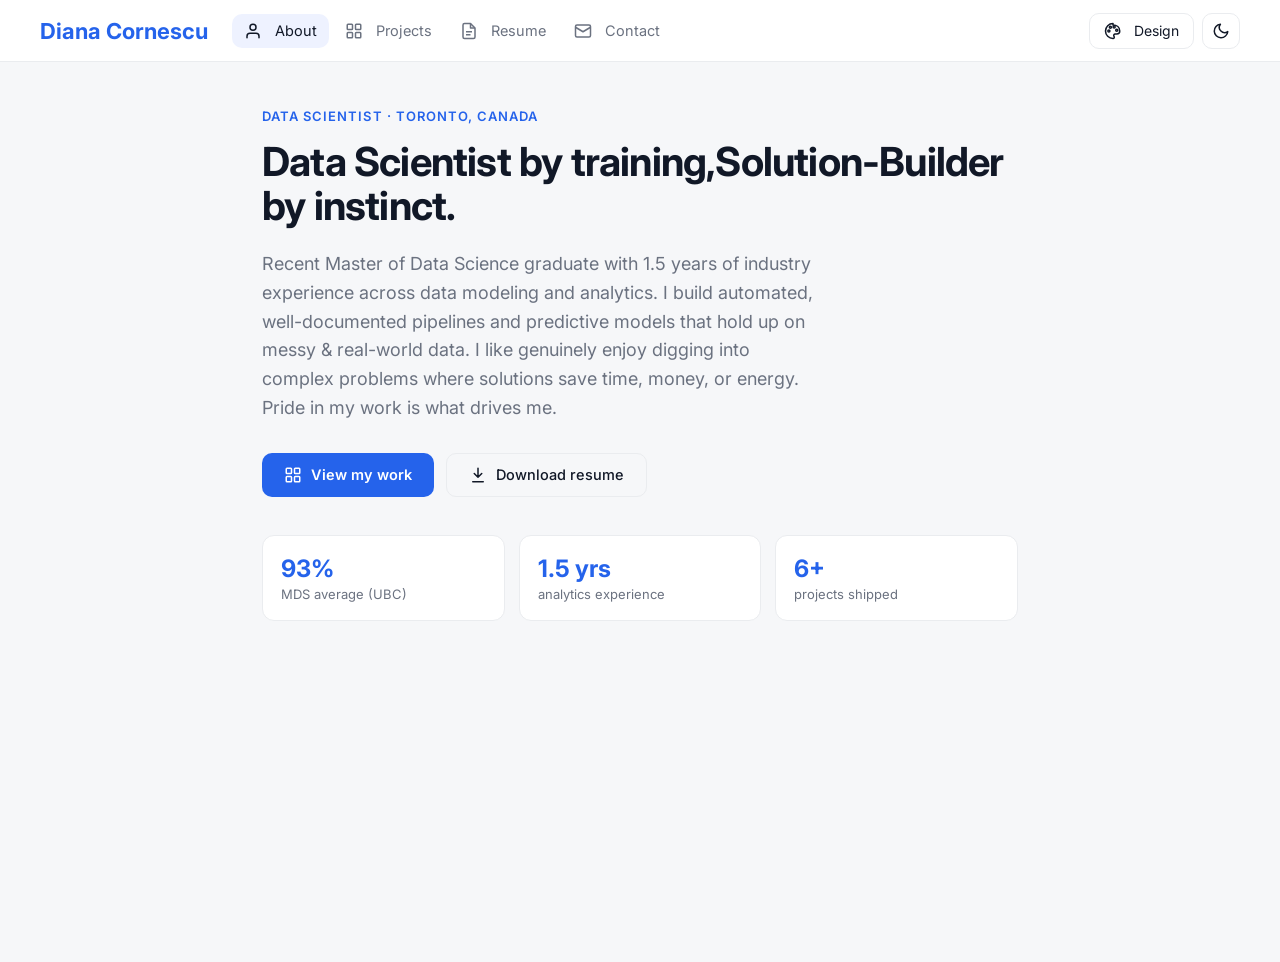
==== commit 4c5840fe: "edit headed and intro paragraph" ====
--- a/index.html
+++ b/index.html
@@ -37,7 +37,7 @@
   <div class="content">
     <div class="container">
       <p class="hero-eyebrow"><span data-field="role">Data Analyst</span> · <span data-field="location">Toronto, Canada</span></p>
-      <h1 class="hero-title" data-field="tagline">I turn messy data into decisions people can act on.</h1>
+      <h1 class="hero-title" data-field="tagline">Data Scientist by training & Solution-Builder by instinct.</h1>
       <p class="hero-sub" data-field="intro">Placeholder intro paragraph.</p>
       <div class="cta-row">
         <a class="btn-primary" href="projects.html"><svg width="18" height="18" viewBox="0 0 24 24" fill="none" stroke="currentColor" stroke-width="2" stroke-linejoin="round" aria-hidden="true"><rect x="3" y="3" width="7" height="7" rx="1"/><rect x="14" y="3" width="7" height="7" rx="1"/><rect x="14" y="14" width="7" height="7" rx="1"/><rect x="3" y="14" width="7" height="7" rx="1"/></svg> View my work</a>
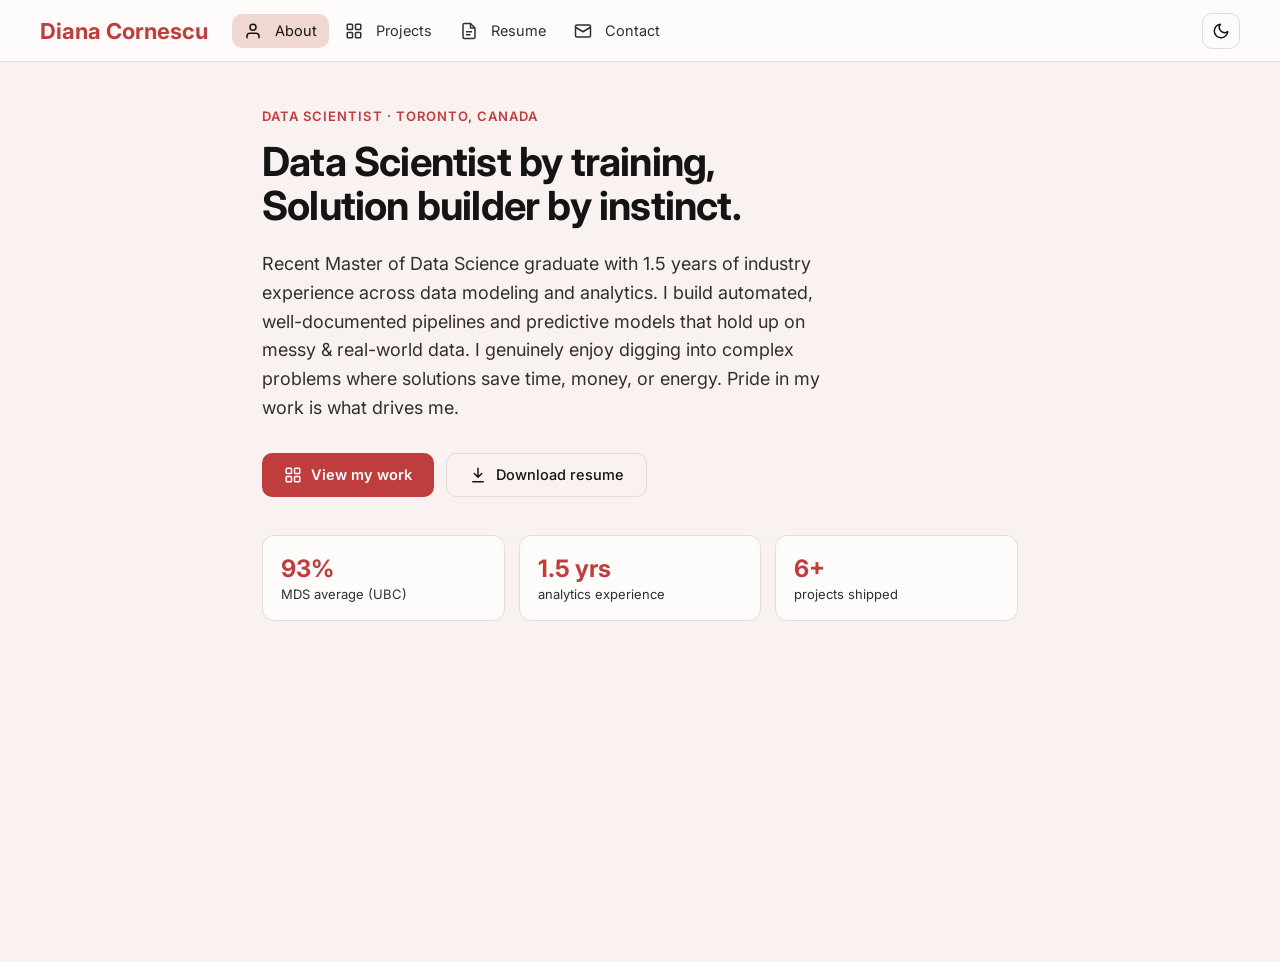
==== commit 7cdbd5f9: "rollback design button" ====
--- a/index.html
+++ b/index.html
@@ -27,7 +27,6 @@
       <a class="nav-item" href="contact.html" aria-label="Contact"><svg width="18" height="18" viewBox="0 0 24 24" fill="none" stroke="currentColor" stroke-width="2" stroke-linejoin="round" aria-hidden="true"><rect x="2" y="4" width="20" height="16" rx="2"/><path d="M22 7l-10 6L2 7"/></svg><span class="label">Contact</span></a>
     </nav>
     <div class="top-actions">
-      <a class="ghost-btn" href="design.html" aria-label="Design"><svg width="18" height="18" viewBox="0 0 24 24" fill="none" stroke="currentColor" stroke-width="2" stroke-linecap="round" stroke-linejoin="round" aria-hidden="true"><circle cx="13.5" cy="6.5" r="1.4"/><circle cx="17" cy="11" r="1.4"/><circle cx="8.5" cy="7" r="1.4"/><circle cx="6.5" cy="12" r="1.4"/><path d="M12 2a10 10 0 1 0 0 20 1.7 1.7 0 0 0 1.4-2.7A2 2 0 0 1 15 16h2c2 0 4-1 4-4 0-5-4-8-9-8z"/></svg><span class="label">Design</span></a>
       <button class="ghost-btn" id="themeToggle" aria-label="Toggle dark mode"></button>
       <a class="accent-btn" data-link="resume" href="assets/resume.pdf" aria-label="Download resume"><svg width="18" height="18" viewBox="0 0 24 24" fill="none" stroke="currentColor" stroke-width="2" stroke-linecap="round" stroke-linejoin="round" aria-hidden="true"><path d="M12 3v12M7 10l5 5 5-5M5 21h14"/></svg><span class="label">Resume</span></a>
     </div>
--- a/assets/theme.css
+++ b/assets/theme.css
@@ -1,18 +1,15 @@
-/* Indigo (default) palette.
-   The ACTIVE palette is whichever file is named theme.css.
-   To switch: delete the current theme.css, then rename the palette you want
-   (e.g. theme.indigo (default).css) to theme.css. The neutrals are shared across
-   palettes; each palette's signature is its --accent color. */
+/* Paste this into assets/theme.css to make it the default for everyone. */
 :root {
-  --bg: #F6F7F9; --panel: #FFFFFF; --side: #FFFFFF;
-  --border: #EAECEF; --text: #111827; --muted: #6B7280;
+  --bg: #faf2f0; --panel: #fefbfb; --side: #fefbfb;
+  --border: #dedede; --text: #141414; --muted: #303030;
   --chip: #F3F4F6; --chip-text: #4B5563;
-  --accent: #2563EB; --accent-contrast: #FFFFFF; --active-bg: #EEF2FF;
+  --accent: #bf3d3d; --accent-contrast: #FFFFFF; --active-bg: #efd8d1;
   --shadow: 0 8px 24px rgba(15, 23, 42, .08);
 }
 html[data-theme="dark"] {
-  --bg: #0E1116; --panel: #161A21; --side: #12161C;
-  --border: #232A34; --text: #E6E9EF; --muted: #9AA4B2;
-  --chip: #1E242D; --chip-text: #8FA0B4; --active-bg: #1E273A;
+  --bg: #1c1c1c; --panel: #222222; --side: #222222;
+  --border: #3a3a3a; --text: #faf2f0; --muted: #e1e0e0;
+  --chip: #1E242D; --chip-text: #8FA0B4;
+  --accent: #bf3d3d; --accent-contrast: #FFFFFF; --active-bg: #d59c8b;
   --shadow: 0 8px 24px rgba(0, 0, 0, .35);
 }
--- a/assets/styles.css
+++ b/assets/styles.css
@@ -135,7 +135,7 @@
 
 /* ---- About / hero ------------------------------------------------------- */
 .hero-eyebrow { font-size: 13px; letter-spacing: .08em; text-transform: uppercase; color: var(--accent); font-weight: 600; margin: 0 0 16px; }
-.hero-title { font-size: 40px; line-height: 1.1; font-weight: 700; letter-spacing: -.02em; }
+.hero-title { font-size: 40px; line-height: 1.1; font-weight: 700; letter-spacing: -.02em; white-space: pre-line; }
 .hero-sub { margin: 22px 0 0; font-size: 18px; line-height: 1.6; color: var(--muted); max-width: 560px; }
 .cta-row { display: flex; gap: 12px; margin-top: 30px; flex-wrap: wrap; }
 .btn-primary {
